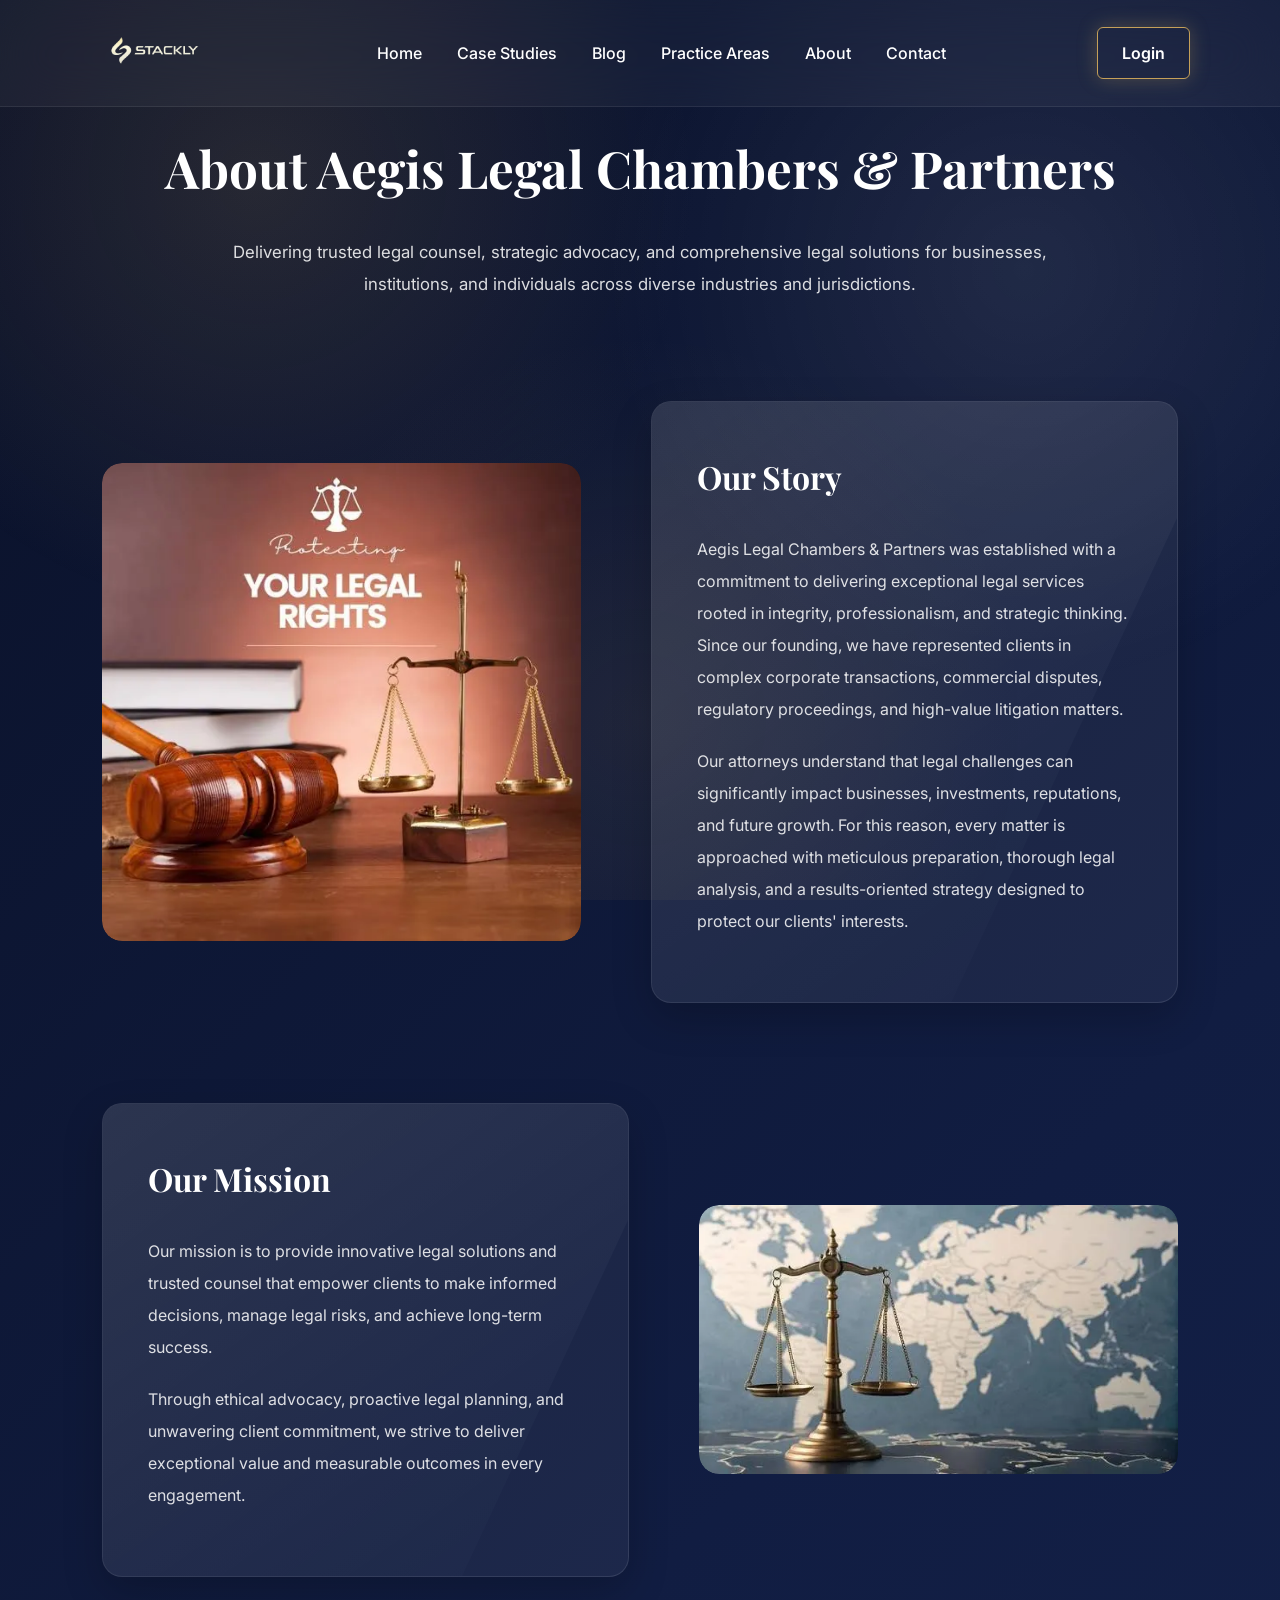
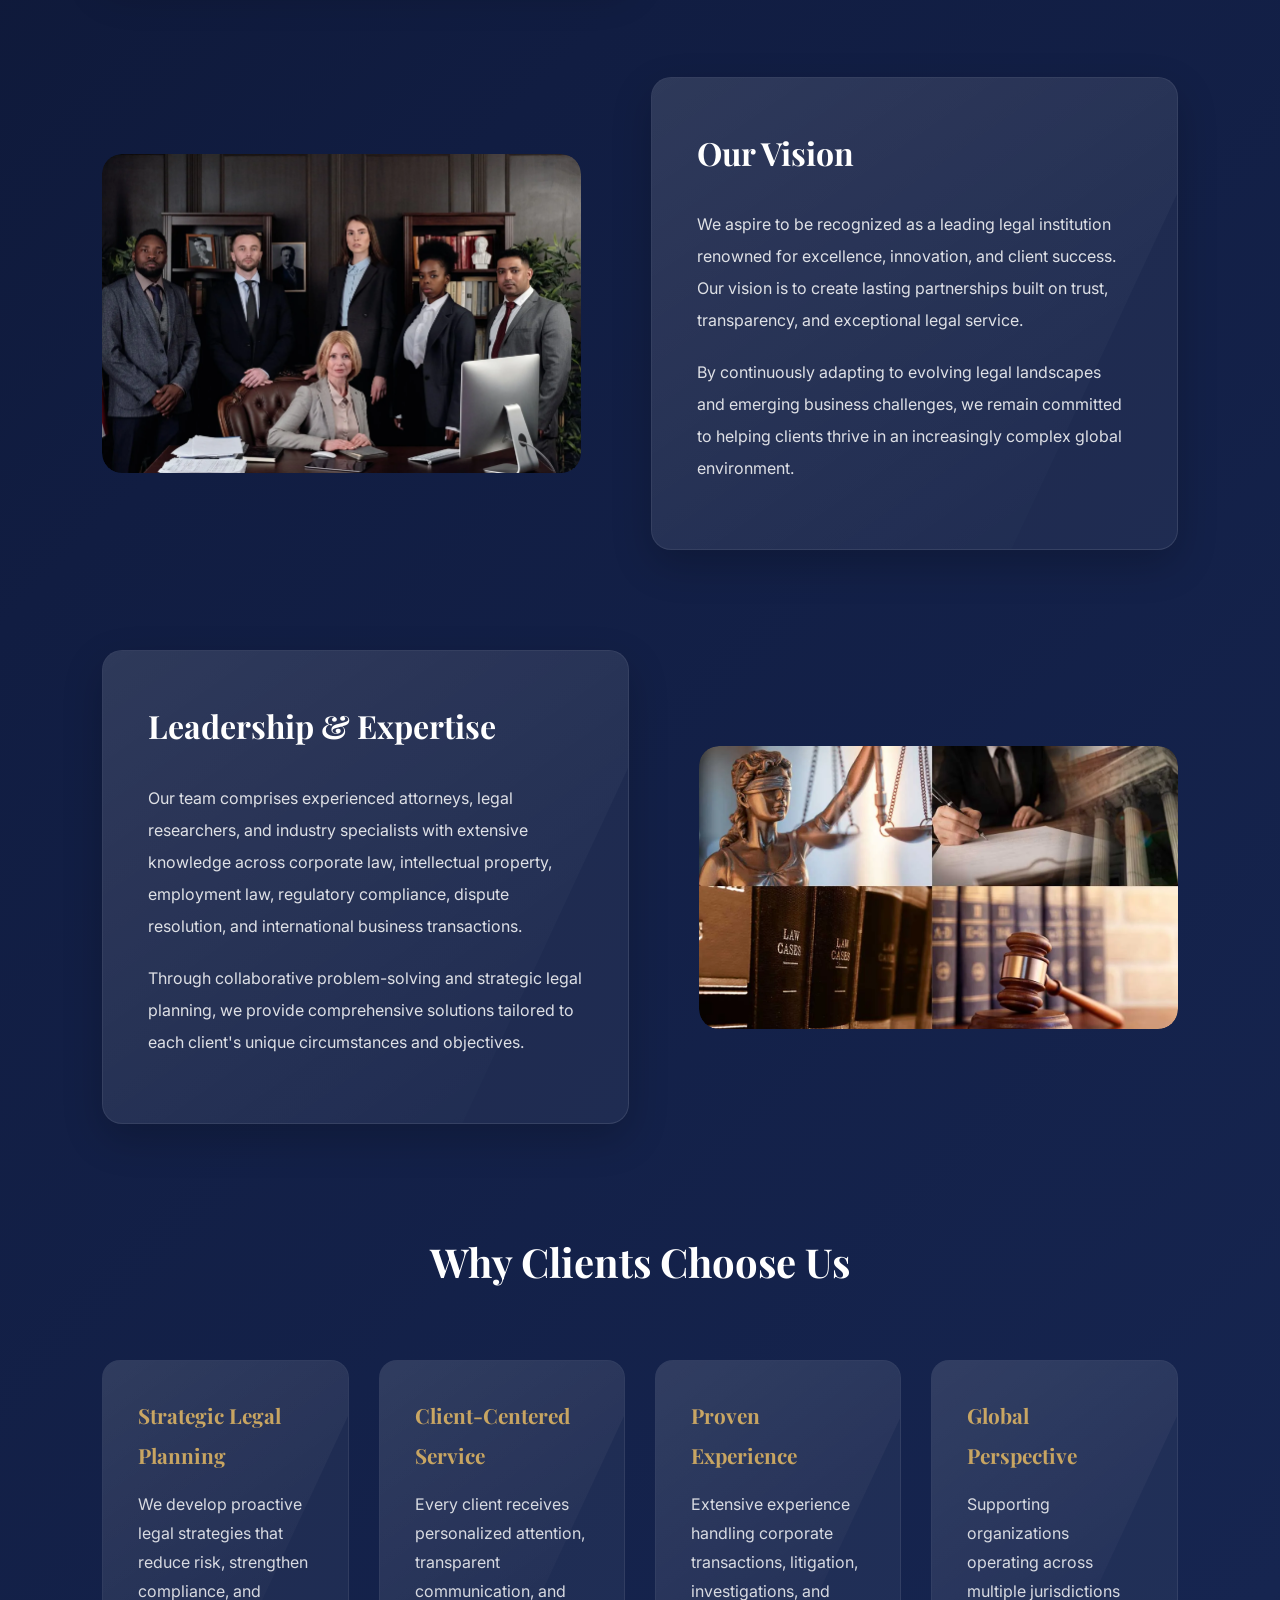
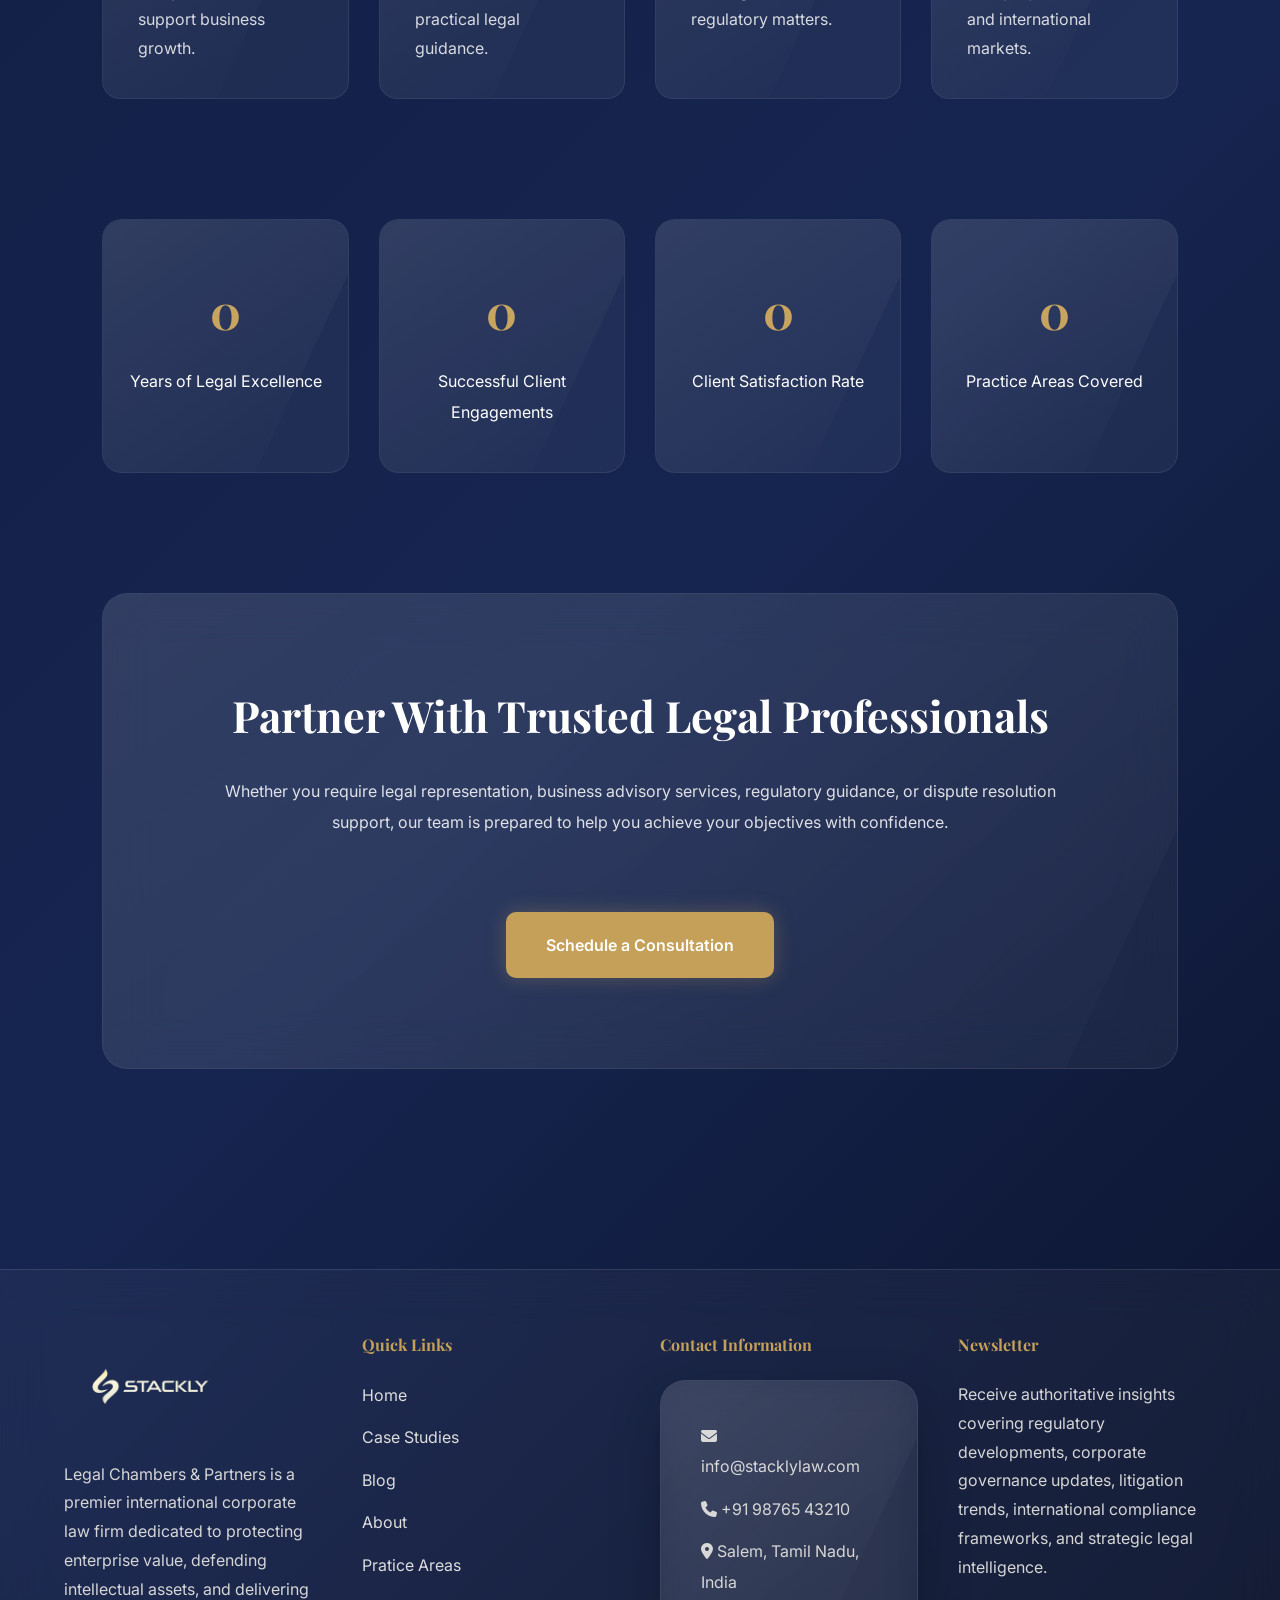
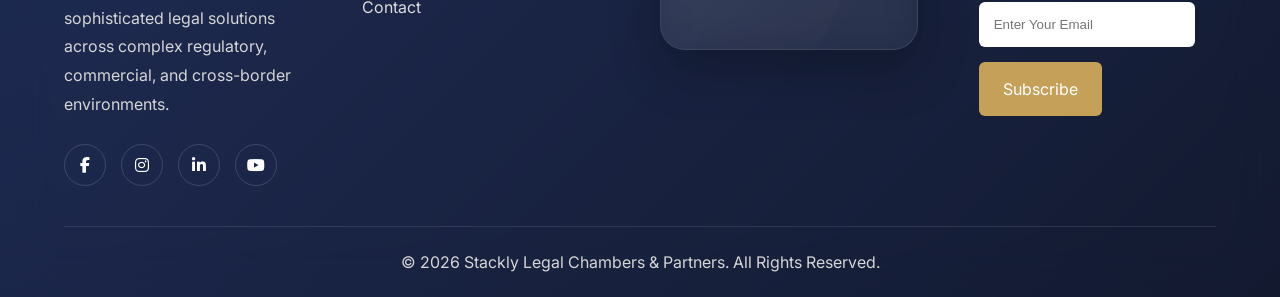
==== about.html @ 4cea6b2b "pages" ====
<!DOCTYPE html>
<html lang="en">
<head>
<meta charset="UTF-8">
<meta name="viewport" content="width=device-width, initial-scale=1.0">

<title>Aegis Legal Chambers & Partners | Global Corporate Law Firm</title>

<link rel="preconnect" href="https://fonts.googleapis.com">
<link rel="preconnect" href="https://fonts.gstatic.com" crossorigin>
<link rel="stylesheet"
href="https://cdnjs.cloudflare.com/ajax/libs/font-awesome/6.5.1/css/all.min.css">
<link href="https://fonts.googleapis.com/css2?family=Playfair+Display:wght@400;500;600;700;800&family=Inter:wght@300;400;500;600;700&display=swap" rel="stylesheet">

<link rel="stylesheet" href="style.css">
</head>

<body>

<!-- =========================
NAVBAR
========================= -->

<header class="navbar" id="navbar">

    <div class="logo">
       <a href="index.html">

        <img src="./assets/logo.webp"
        alt="Logo">
    </a>
    </div>

    <nav class="nav-links" id="navLinks">
        <a href="index.html">Home</a>
        <a href="casestudies.html">Case Studies</a>
        <a href="#Blog">Blog</a>
        <a href="pratice.html">Practice Areas</a>
        <a href="about.html">About</a>
        <a href="#contact">Contact</a>
    </nav>
           <a href="#" class="login-btn" onclick="openAuth()">Login</a>
    <div class="hamburger" id="hamburger">
        <span></span>
        <span></span>
        <span></span>
    </div>

</header>


<!-- ==========================
ABOUT US SECTION
========================== -->

<section class="about-page">

    <div class="section-title reveal">
        <h2>About Aegis Legal Chambers & Partners</h2>
        <p>
            Delivering trusted legal counsel, strategic advocacy, and comprehensive
            legal solutions for businesses, institutions, and individuals across
            diverse industries and jurisdictions.
        </p>
    </div>

    <!-- OUR STORY -->

    <div class="about-row reveal">

        <div class="about-image">
            <img src="./assets/about-1 (1).webp" alt="Law Firm Boardroom">
        </div>

        <div class="about-content">

            <h3>Our Story</h3>

            <p>
                Aegis Legal Chambers & Partners was established with a commitment
                to delivering exceptional legal services rooted in integrity,
                professionalism, and strategic thinking. Since our founding,
                we have represented clients in complex corporate transactions,
                commercial disputes, regulatory proceedings, and high-value
                litigation matters.
            </p>

            <p>
                Our attorneys understand that legal challenges can significantly
                impact businesses, investments, reputations, and future growth.
                For this reason, every matter is approached with meticulous
                preparation, thorough legal analysis, and a results-oriented
                strategy designed to protect our clients' interests.
            </p>

        </div>

    </div>

    <!-- MISSION -->

    <div class="about-row reverse reveal">

        <div class="about-content">

            <h3>Our Mission</h3>

            <p>
                Our mission is to provide innovative legal solutions and trusted
                counsel that empower clients to make informed decisions,
                manage legal risks, and achieve long-term success.
            </p>

            <p>
                Through ethical advocacy, proactive legal planning, and
                unwavering client commitment, we strive to deliver exceptional
                value and measurable outcomes in every engagement.
            </p>

        </div>

        <div class="about-image">
            <img src="./assets/about-2.webp" alt="Legal Consultation">
        </div>

    </div>

    <!-- VISION -->

    <div class="about-row reveal">

        <div class="about-image">
            <img src="./assets/about-3.webp" alt="Global Legal Services">
        </div>

        <div class="about-content">

            <h3>Our Vision</h3>

            <p>
                We aspire to be recognized as a leading legal institution
                renowned for excellence, innovation, and client success.
                Our vision is to create lasting partnerships built on trust,
                transparency, and exceptional legal service.
            </p>

            <p>
                By continuously adapting to evolving legal landscapes and
                emerging business challenges, we remain committed to helping
                clients thrive in an increasingly complex global environment.
            </p>

        </div>

    </div>

    <!-- EXPERTISE -->

    <div class="about-row reverse reveal">

        <div class="about-content">

            <h3>Leadership & Expertise</h3>

            <p>
                Our team comprises experienced attorneys, legal researchers,
                and industry specialists with extensive knowledge across
                corporate law, intellectual property, employment law,
                regulatory compliance, dispute resolution, and international
                business transactions.
            </p>

            <p>
                Through collaborative problem-solving and strategic legal
                planning, we provide comprehensive solutions tailored to
                each client's unique circumstances and objectives.
            </p>

        </div>

        <div class="about-image">
            <img src="./assets/about-4.webp" alt="Legal Team">
        </div>

    </div>

    <!-- WHY CHOOSE US -->

    <div class="why-us reveal">

        <h3>Why Clients Choose Us</h3>

        <div class="why-grid">

            <div class="why-card">
                <h4>Strategic Legal Planning</h4>
                <p>
                    We develop proactive legal strategies that reduce risk,
                    strengthen compliance, and support business growth.
                </p>
            </div>

            <div class="why-card">
                <h4>Client-Centered Service</h4>
                <p>
                    Every client receives personalized attention, transparent
                    communication, and practical legal guidance.
                </p>
            </div>

            <div class="why-card">
                <h4>Proven Experience</h4>
                <p>
                    Extensive experience handling corporate transactions,
                    litigation, investigations, and regulatory matters.
                </p>
            </div>

            <div class="why-card">
                <h4>Global Perspective</h4>
                <p>
                    Supporting organizations operating across multiple
                    jurisdictions and international markets.
                </p>
            </div>

        </div>

    </div>

    <!-- STATS -->

   <div class="firm-stats reveal">

    <div class="stat-box">
        <h2 class="counter" data-target="25">0</h2>
        <p>Years of Legal Excellence</p>
    </div>

    <div class="stat-box">
        <h2 class="counter" data-target="500">0</h2>
        <p>Successful Client Engagements</p>
    </div>

    <div class="stat-box">
        <h2 class="counter" data-target="98">0</h2>
        <p>Client Satisfaction Rate</p>
    </div>

    <div class="stat-box">
        <h2 class="counter" data-target="15">0</h2>
        <p>Practice Areas Covered</p>
    </div>

</div>
    <!-- CTA -->

    <div class="about-cta reveal">

        <h3>Partner With Trusted Legal Professionals</h3>

        <p>
            Whether you require legal representation, business advisory services,
            regulatory guidance, or dispute resolution support, our team is
            prepared to help you achieve your objectives with confidence.
        </p>

        <a href="contact.html" class="hero-btn">
            Schedule a Consultation
        </a>

    </div>

</section>





<footer class="footer">

    <div class="container">

        <div class="row">

            <div class="col-lg-4">

                <a href="index.html">
                    <img src="./assets/logo.webp"
                    class="footer-logo"
                    alt="VoltDrive Logo">
                </a>

                <p>
                  Legal Chambers & Partners is a premier international corporate law firm dedicated to protecting enterprise value,
                   defending intellectual assets, and delivering sophisticated legal solutions across complex regulatory, commercial, and cross-border environments.
                </p>

                <div class="social-icons">

                    <a href="404.html">
                        <i class="fab fa-facebook-f"></i>
                    </a>

                    <a href="404.html">
                        <i class="fab fa-instagram"></i>
                    </a>

                    <a href="404.html">
                        <i class="fab fa-linkedin-in"></i>
                    </a>

                    <a href="404.html">
                        <i class="fab fa-youtube"></i>
                    </a>

                </div>

            </div>

            <div class="col-lg-2">

                <h4>Quick Links</h4>

                <ul class="footer-links">

                    <li><a href="index.html">Home</a></li>

                    <li><a href="casestudies.html">Case Studies</a></li>

                    <li><a href="blog.html">Blog</a></li>

                     <li><a href="about.html">About</a></li>

                    <li><a href="pratice.html">Pratice Areas</a></li>

                    <li><a href="contact.html">Contact</a></li>

                </ul>

            </div>

            <div class="col-lg-3">

                <h4>Contact Information</h4>

                <ul class="contact-info">

                    <li>
                        <i class="fas fa-envelope"></i>
                        info@stacklylaw.com
                    </li>

                    <li>
                        <i class="fas fa-phone"></i>
                        +91 98765 43210
                    </li>

                    <li>
                        <i class="fas fa-map-marker-alt"></i>
                        Salem, Tamil Nadu, India
                    </li>

                </ul>

            </div>

            <div class="col-lg-3">

                <h4>Newsletter</h4>

                <p>
                   Receive authoritative insights covering regulatory developments, corporate governance updates, litigation trends, international compliance frameworks, and strategic legal intelligence.
                </p>

                <div class="newsletter">

                    <input type="email"
                    placeholder="Enter Your Email">

                    <a href="404.html"
                    class="subscribe-btn">
                        Subscribe
                    </a>

                </div>

            </div>

        </div>

        <div class="footer-bottom">
            © 2026 Stackly Legal Chambers & Partners.
            All Rights Reserved.
        </div>

    </div>

</footer>

<!-- LOGIN MODAL -->
<div class="auth-modal" id="loginModal">

    <div class="auth-box">

        <!-- LEFT SIDE -->
        <div class="auth-left">

            <span class="close" onclick="closeAuth()">&times;</span>

            <h2>Welcome Back </h2>

            <!-- LOGIN -->
            <div id="loginBox">

                <select id="loginRole">
                    <option value="Client">Client</option>
                    <option value="admin">Admin</option>
                </select>

                <input type="email"
                       id="loginEmail"
                       placeholder="Email Address">

                <input type="password"
                       id="loginPassword"
                       placeholder="Password">

                <button onclick="loginUser()">
                    Log In
                </button>

                <p onclick="showForgot()">
                    Forgot Password?
                </p>

                <p onclick="showSignup()">
                    Don't have an account? Sign Up
                </p>

            </div>

            <!-- SIGNUP -->
            <div id="signupBox" style="display:none;">

                <input type="text"
                       id="signupName"
                       placeholder="Full Name">

                <input type="email"
                       id="signupEmail"
                       placeholder="Email Address">

                <input type="password"
                       id="ConfirmPassword"
                       placeholder="Password">

                <input type="password"
                       id="confirmPassword"
                       placeholder="Confirm Password">

                <select id="signupRole">
                    <option value="user">User</option>
                    <option value="admin">Admin</option>
                </select>

                <button onclick="signupUser()">
                    Create Account
                </button>

                <p onclick="showLogin()">
                    Back to Login
                </p>

            </div>

            <!-- FORGOT PASSWORD -->
            <div id="forgotBox" style="display:none;">

                <input type="email"
                       id="forgotEmail"
                       placeholder="Enter Your Email">

                <button onclick="forgotPassword()">
                    Reset Password
                </button>

                <p onclick="showLogin()">
                    Back to Login
                </p>

            </div>

        </div>

        <!-- RIGHT SIDE IMAGE -->
        <div class="auth-right">

            <img src="./assets/logiform.webp"
                 alt="Login Illustration">

        </div>

    </div>

</div>
<script src="https://cdn.jsdelivr.net/npm/swiper@11/swiper-bundle.min.js"></script>
<script src="script.js"></script>

</body>
</html>
---- style.css ----
/* ==========================================
GOOGLE FONTS RESET
========================================== */

:root{
    --navy:#0A1128;
    --gold:#C5A059;
    --slate:#1C2541;
    --white:#F4F5F7;
    --text:#4d5665;
    --shadow:0 20px 60px rgba(0,0,0,.12);
}

*{
    margin:0;
    padding:0;
    box-sizing:border-box;
}

html{
    scroll-behavior:smooth;
}

body{
    font-family:'Inter',sans-serif;
    background:var(--white);
    color:var(--text);
    overflow-x:hidden;
    line-height:1.9;
}

/* ==========================================
HEADINGS
========================================== */

h1,h2,h3,h4{
    font-family:'Playfair Display',serif;
    color:var(--navy);
}

img{
    width:100%;
    display:block;
}

/* ==========================================
NAVBAR
========================================== */

.navbar{
    position:fixed;
    top:0;
    left:0;
    width:100%;
    z-index:9999;

    display:flex;
    justify-content:space-between;
    align-items:center;

    padding:8px 7%;

    transition:.4s ease;
}

.navbar.scrolled{
    background:rgba(10,17,40,.97);
    backdrop-filter:blur(10px);
    border-bottom:3px solid var(--gold);
    box-shadow:0 10px 30px rgba(0,0,0,.15);
}


.nav-links{
    display:flex;
    gap:35px;
}

.nav-links a{
    text-decoration:none;
    color:#fff;
    font-weight:500;
    transition:.3s;
}

.nav-links a:hover{
    color:var(--gold);
}

/* ==========================================
HAMBURGER
========================================== */

.hamburger{
    display:none;
    flex-direction:column;
    cursor:pointer;
    gap:6px;
}

.hamburger span{
    width:28px;
    height:3px;
    background:white;
}

/* ==========================================
HERO
========================================== */

.hero{
    position:relative;

    min-height:100vh;

    background:
    url("./assets/header.webp");

    background-size:cover;
    background-position:center;
    background-attachment:fixed;

    display:flex;
    align-items:center;
}

.hero-overlay{
    position:absolute;
    inset:0;
    background:rgba(10,17,40,.82);
}

.hero-content{
    position:relative;
    z-index:2;

    max-width:1100px;
    margin:auto;

    padding:120px 8%;
    color:white;
}

.hero-subtitle{
    color:var(--gold);
    letter-spacing:2px;
    text-transform:uppercase;
    font-size:.95rem;
}

.hero h1{
    color:white;
    font-size:4rem;
    line-height:1.2;
    margin:25px 0;
}

.hero p{
    color:#ddd;
    font-size:1.1rem;
    max-width:950px;
}

.hero-btn{
    display:inline-block;
    margin-top:40px;

    background:var(--gold);
    color:white;

    text-decoration:none;

    padding:16px 35px;
    border-radius:6px;
    font-weight:600;

    transition:.4s;
}

.hero-btn:hover{
    transform:translateY(-4px);
}

/* ==========================================
SECTION TITLE
========================================== */

.section-title{
    text-align:center;
    margin-bottom:70px;
}

.section-title h2{
    font-size:3rem;
    margin-bottom:20px;
}

.section-title p{
    max-width:850px;
    margin:auto;
}

/* ==========================================
ETHOS
========================================== */

.ethos-section{
    padding:120px 8%;
}

.ethos-container{
    display:grid;
    grid-template-columns:1fr 1.2fr;
    gap:70px;
    align-items:start;
}

.ethos-image img{
    border-radius:12px;
    box-shadow:var(--shadow);
}

.ethos-content h3{
    font-size:2rem;
    margin-bottom:20px;
}

.ethos-content p{
    margin-bottom:50px;
}

/* ==========================================
METRICS
========================================== */

.metrics-section{
    padding:120px 8%;
    background:white;
}

.metrics-grid{
    display:grid;
    grid-template-columns:repeat(4,1fr);
    gap:30px;
}

.metric-card{
    background:white;
    padding:40px;
    border-radius:12px;

    box-shadow:var(--shadow);
    border-top:5px solid var(--gold);

    transition:.4s;
}

.metric-card:hover{
    transform:translateY(-10px);
}

.metric-card h3{
    color:var(--gold);
    font-size:3rem;
    margin-bottom:20px;
}

.metric-card h4{
    margin-bottom:20px;
    line-height:1.5;
}

/* ==========================================
PRACTICE AREA
========================================== */

.practice-section{
    padding:120px 8%;
    background:#f9f9fb;
}

.practice-grid{
    display:grid;
    grid-template-columns:repeat(2,1fr);
    gap:40px;
}

.practice-card{
    background:white;
    border-radius:12px;
    overflow:hidden;
    box-shadow:var(--shadow);
}

.practice-card img{
    height:300px;
    object-fit:cover;
}

.practice-content{
    padding:35px;
}

.practice-content h3{
    margin-bottom:20px;
    font-size:1.7rem;
}

/* ==========================================
CASE STUDIES
========================================== */

.case-studies{
    padding:120px 8%;
}

.case-card{
    background:white;
    margin-bottom:40px;

    padding:50px;
    border-left:6px solid var(--gold);

    box-shadow:var(--shadow);
}

.case-card h3{
    margin-bottom:25px;
    font-size:2rem;
}

/* ==========================================
FORM
========================================== */

.contact-section{
    padding:120px 8%;
    background:#fafafa;
}

.warning-text{
    max-width:1000px;
    margin:auto;
}

.legal-form{
    max-width:1200px;
    margin:auto;
}

.form-grid{
    display:grid;
    grid-template-columns:repeat(2,1fr);
    gap:25px;
}

.form-group{
    display:flex;
    flex-direction:column;
}

.form-group label{
    margin-bottom:10px;
    color:var(--navy);
    font-weight:600;
}

.form-group input,
.form-group select,
.form-group textarea{
    padding:18px;
    border:1px solid #ddd;
    border-radius:8px;
    font-size:1rem;
}

.full-width{
    margin-top:30px;
}

.submit-btn{
    margin-top:30px;
    border:none;
    background:var(--gold);
    color:white;

    padding:18px 40px;
    border-radius:8px;

    font-size:1rem;
    cursor:pointer;
    transition:.4s;
}

.submit-btn:hover{
    transform:translateY(-3px);
}

/* ==========================================
FOOTER
========================================== */

.footer{
    background:var(--navy);
    color:#ddd;
    padding:100px 8% 60px;
}

.footer-top{
    display:grid;
    grid-template-columns:repeat(3,1fr);
    gap:50px;

    margin-bottom:70px;
}

.footer h3{
    color:white;
    margin-bottom:20px;
}

.footer ul{
    list-style:none;
}

.footer ul li{
    margin-bottom:12px;
}

.footer-disclaimer{
    border-top:1px solid rgba(255,255,255,.1);
    padding-top:50px;
}

.footer-disclaimer p{
    margin-bottom:25px;
}

/* ==========================================
REVEAL ANIMATION
========================================== */

.reveal{
    opacity:0;
    transform:translateY(60px);

    transition:
    all .9s cubic-bezier(0.16,1,0.3,1);
}

.reveal.active{
    opacity:1;
    transform:translateY(0);
}

/* ==========================================
RESPONSIVE
========================================== */

@media(max-width:1100px){

    .metrics-grid{
        grid-template-columns:repeat(2,1fr);
    }

    .practice-grid{
        grid-template-columns:1fr;
    }

    .ethos-container{
        grid-template-columns:1fr;
    }

}

@media(max-width:768px){

    .hero h1{
        font-size:2.5rem;
    }

    .section-title h2{
        font-size:2.2rem;
    }

    .metrics-grid{
        grid-template-columns:1fr;
    }

    .footer-top{
        grid-template-columns:1fr;
    }

    .form-grid{
        grid-template-columns:1fr;
    }

    .nav-links{
        position:fixed;
        top:0;
        right:-100%;
        width:280px;
        height:100vh;

        background:var(--navy);

        flex-direction:column;
        padding:100px 40px;

        transition:.4s;
    }

    .nav-links.active{
        right:0;
    }

    .hamburger{
        display:flex;
    }
}

@media(max-width:500px){

    .hero h1{
        font-size:2rem;
    }

    .hero-content{
        padding:120px 25px;
    }

    .case-card{
        padding:30px;
    }

}


/* Scroll Progress Bar */

.scroll-progress{
    position:fixed;
    top:0;
    left:0;
    width:0%;
    height:4px;
    background:#C5A059;
    z-index:10000;
}

/* Back To Top */

.back-to-top{
    position:fixed;
    bottom:30px;
    right:30px;

    width:50px;
    height:50px;

    border:none;
    border-radius:50%;

    background:#C5A059;
    color:white;

    cursor:pointer;

    opacity:0;
    visibility:hidden;

    transition:.3s;
    z-index:999;
}

.back-to-top.show{
    opacity:1;
    visibility:visible;
}

.active-link{
    color:#C5A059 !important;
}


/* ==========================
NAVBAR LOGO
========================== */

.logo img{
    height: 90px;
    width:auto;
    display:block;
   
}

/* ==========================
LOGIN BUTTON
========================== */

.login-btn{
    text-decoration:none;
    color:#fff;
    border:1px solid #C5A059;
    padding:10px 24px;
    border-radius:6px;
    transition:.4s;
    font-weight:600;
}

.login-btn:hover{
    background:#C5A059;
    color:#fff;
}

/* ==========================
ABOUT SECTION
========================== */

.about-section{
    padding:120px 8%;
    background:#fff;
}

.about-container{
    display:grid;
    grid-template-columns:1fr 1.2fr;
    gap:70px;
    align-items:center;
}

.about-image img{
    width:100%;
    border-radius:12px;
    box-shadow:0 20px 60px rgba(0,0,0,.12);
}

.about-content h3{
    font-size:2rem;
    margin-bottom:25px;
}

.about-content p{
    margin-bottom:25px;
    line-height:1.9;
}

/* ==========================
FOOTER
========================== */

.footer{
    background:#0A1128;
    color:#d6d6d6;
    padding:100px 0 30px;
    margin-top: 80px;
}

.container{
    width:90%;
    max-width:1400px;
    margin:auto;
}

.row{
    display:flex;
    flex-wrap:wrap;
    gap:40px;
}

.col-lg-4{
    flex:1 1 350px;
}

.col-lg-3{
    flex:1 1 250px;
}

.col-lg-2{
    flex:1 1 180px;
}

.footer-logo{
    width:180px;
    margin-bottom:10px;
    display: block;
}

.footer p{
    margin-top:0;
    line-height:1.8;
}

.footer h4{
    color:#C5A059;
    margin-bottom:20px;
}

.footer-links,
.contact-info{
    list-style:none;
    padding:0;
}

.footer-links li,
.contact-info li{
    margin-bottom:14px;
}

.footer-links a{
    text-decoration:none;
    color:#ddd;
    transition:.3s;
}

.footer-links a:hover{
    color:#C5A059;
    padding-left:8px;
}

.social-icons{
    display:flex;
    gap:15px;
    margin-top:25px;
}

.social-icons a{
    width:42px;
    height:42px;

    display:flex;
    align-items:center;
    justify-content:center;

    border:1px solid rgba(255,255,255,.15);
    border-radius:50%;

    color:white;
    text-decoration:none;

    transition:.4s;
}

.social-icons a:hover{
    background:#C5A059;
    transform:translateY(-5px);
}

.newsletter{
    margin-top:20px;
}

.newsletter input{
    width:100%;
    padding:15px;
    border:none;
    border-radius:6px;
    margin-bottom:15px;
}

.subscribe-btn{
    display:inline-block;
    background:#C5A059;
    color:#fff;
    text-decoration:none;
    padding:12px 24px;
    border-radius:6px;
}

.footer-bottom{
    text-align:center;
    border-top:1px solid rgba(255,255,255,.1);
    margin-top:60px;
    padding-top:30px;
}

.auth-modal{
    display:none;
    position:fixed;
    inset:0;

    background:rgba(0,0,0,.85);
    backdrop-filter:blur(8px);

    z-index:99999;

    justify-content:center;
    align-items:center;
}

.auth-box{

    width:1000px;
    max-width:95%;

    min-height: auto;
    height: auto;
    align-items: stretch;

    display:flex;

    background:#111827;

    border-radius:30px;

    overflow:hidden;

    position:relative;

    box-shadow:
    0 20px 80px rgba(0,0,0,.6);
}

.auth-left{

    flex:1;

    padding:35px 50px;

    color:#fff;
}

.auth-left h2{

    font-size:3rem;

    margin-bottom:15px;

    color:#fff;
}

.auth-right{


    width: 100%;
    height: 100%;
    object-fit: cover;
    display: block;

    flex:1;

    background:url('./assets/login-bg.jpg') center/cover;
}

.auth-box input,
.auth-box select{

    width:100%;

    padding:18px 25px;

    margin-bottom:20px;

    border:2px solid rgba(255,255,255,.15);

    border-radius:50px;

    background:transparent;

    color:#fff;

    outline:none;
}

.auth-box select option{
    color:#000;
}

.auth-box button{

    width:100%;

    padding:18px;

    border:none;

    border-radius:50px;

    font-size:18px;

    color:#fff;

    cursor:pointer;

    background:
    linear-gradient(
    90deg,
    #6d28d9,
    #9333ea);

    transition:.4s;
}

.auth-box button:hover{

    transform:translateY(-3px);

    box-shadow:
    0 0 25px rgba(147,51,234,.6);
}

.auth-box p{

    text-align:center;

    color:#c5a059;

    cursor:pointer;

    margin-top:15px;
}

.close{

    position:absolute;

    top:20px;
    right:25px;

    color:#fff;

    font-size:35px;

    cursor:pointer;
}


#loginRole{
    width:100%;
    padding:14px 18px;

    background:rgba(255,255,255,0.08);
    backdrop-filter:blur(15px);

    border:1px solid rgba(255,255,255,0.15);
    border-radius:10px;

    color:#fff;
    font-size:1rem;
    font-weight:500;

    cursor:pointer;
    outline:none;

    transition:.4s ease;
}

/* Focus */
#loginRole:focus{
    border-color:#C5A059;

    box-shadow:
    0 0 20px rgba(197,160,89,.35);

    background:rgba(255,255,255,0.12);
}

/* Dropdown Options */
#loginRole option{
    background:#0A1128;
    color:#fff;
    padding:10px;
}

/* Hover */
#loginRole:hover{
    border-color:#C5A059;
}
/* ==========================
RESPONSIVE
========================== */

@media(max-width:992px){

    .about-container{
        grid-template-columns:1fr;
    }

    .row{
        flex-direction:column;
    }

}

@media(max-width:768px){

    .login-btn{
        display:none;
    }

    .logo img{
        height:45px;
    }

}


/* ===============================
PREMIUM GLASSMORPHISM UI
=============================== */

body{
    background:
    linear-gradient(
    135deg,
    #0A1128 0%,
    #111d42 35%,
    #162550 70%,
    #0A1128 100%);
}

/* Floating Background */

body::before{
    content:"";
    position:fixed;
    inset:0;

    background:
    radial-gradient(circle at 20% 20%,
    rgba(197,160,89,.15),
    transparent 35%),

    radial-gradient(circle at 80% 30%,
    rgba(255,255,255,.08),
    transparent 35%),

    radial-gradient(circle at 50% 80%,
    rgba(197,160,89,.10),
    transparent 40%);

    animation:floatingBg 20s ease-in-out infinite;
    z-index:-2;
}

@keyframes floatingBg{

    0%{
        transform:scale(1) rotate(0deg);
    }

    50%{
        transform:scale(1.1) rotate(3deg);
    }

    100%{
        transform:scale(1) rotate(0deg);
    }

}

/* Sections */

.ethos-section,
.metrics-section,
.practice-section,
.about-section,
.contact-section{
    background:transparent !important;
}

/* ===============================
GLASS CARDS
=============================== */

.metric-card,
.practice-card,
.case-card,
.auth-box,
.legal-form{

    background:
    rgba(255,255,255,.06) !important;

    backdrop-filter:blur(20px);
    -webkit-backdrop-filter:blur(20px);

    border:1px solid
    rgba(255,255,255,.15);

    box-shadow:
    0 15px 45px rgba(0,0,0,.25),
    inset 0 1px 0 rgba(255,255,255,.15);

    overflow:hidden;
    position:relative;
}

/* Shine Animation */

.metric-card::before,
.practice-card::before,
.case-card::before{

    content:"";

    position:absolute;
    top:-100%;
    left:-100%;

    width:200%;
    height:200%;

    background:
    linear-gradient(
    120deg,
    transparent,
    rgba(255,255,255,.12),
    transparent);

    transform:rotate(25deg);
    transition:1s;
}

.metric-card:hover::before,
.practice-card:hover::before,
.case-card:hover::before{
    left:100%;
}

/* ===============================
TEXT COLOR
=============================== */

.section-title h2,
.about-content h3,
.practice-content h3,
.case-card h3,
.ethos-content h3{
    color:#fff !important;
}

.section-title p,
.about-content p,
.practice-content p,
.case-card p,
.ethos-content p,
.metric-card p,
.metric-card h4{
    color:rgba(255,255,255,.85) !important;
}

/* ===============================
GLASS NAVBAR
=============================== */

.navbar{
    background:
    rgba(255,255,255,.04);

    backdrop-filter:blur(25px);
    -webkit-backdrop-filter:blur(25px);

    border-bottom:
    1px solid rgba(255,255,255,.08);
}

.navbar.scrolled{

    background:
    rgba(10,17,40,.35);

    backdrop-filter:blur(30px);

    box-shadow:
    0 10px 40px rgba(0,0,0,.25);

}

/* ===============================
GLASS FOOTER
=============================== */

.footer{

    background:
    rgba(255,255,255,.04) !important;

    backdrop-filter:blur(25px);

    border-top:
    1px solid rgba(255,255,255,.1);
}

/* ===============================
FLOAT ANIMATION
=============================== */

.metric-card,
.practice-card,
.case-card{

    animation:
    floatCard 5s ease-in-out infinite;
}

.metric-card:nth-child(2){
    animation-delay:.5s;
}

.metric-card:nth-child(3){
    animation-delay:1s;
}

.metric-card:nth-child(4){
    animation-delay:1.5s;
}

@keyframes floatCard{

    0%{
        transform:translateY(0);
    }

    50%{
        transform:translateY(-12px);
    }

    100%{
        transform:translateY(0);
    }

}

/* ===============================
REVEAL ANIMATION UPGRADE
=============================== */

.reveal{
    opacity:0;
    transform:
    translateY(120px)
    scale(.9);

    filter:blur(15px);

    transition:
    all 1.3s cubic-bezier(
    0.16,
    1,
    0.3,
    1);
}

.reveal.active{

    opacity:1;

    transform:
    translateY(0)
    scale(1);

    filter:blur(0);
}

/* ===============================
IMAGE HOVER EFFECT
=============================== */

.practice-card img,
.about-image img,
.ethos-image img{

    transition:
    transform .8s ease,
    filter .8s ease;
}

.practice-card:hover img,
.about-image:hover img,
.ethos-image:hover img{

    transform:scale(1.08);
    filter:brightness(1.15);
}

/* ===============================
BUTTON GLOW
=============================== */

.hero-btn,
.submit-btn,
.login-btn{

    position:relative;
    overflow:hidden;

    box-shadow:
    0 0 20px rgba(197,160,89,.3);
}

.hero-btn:hover,
.submit-btn:hover,
.login-btn:hover{

    box-shadow:
    0 0 40px rgba(197,160,89,.8);

    transform:
    translateY(-5px)
    scale(1.03);
}

/* ===============================
   PREMIUM GLASS SERVICE SECTION
=============================== */

.service{
    padding:120px 0;
    position:relative;
}

.service-item{

    background:rgba(255,255,255,.06);

    backdrop-filter:blur(20px);
    -webkit-backdrop-filter:blur(20px);

    border:1px solid rgba(255,255,255,.15);

    border-radius:20px;
    overflow:hidden;

    box-shadow:
    0 15px 40px rgba(0,0,0,.25),
    inset 0 1px 0 rgba(255,255,255,.15);

    transition:all .6s cubic-bezier(.16,1,.3,1);

    position:relative;

    margin-bottom:35px;

    animation:floatCard 6s ease-in-out infinite;
}

/* Shine Effect */

.service-item::before{

    content:"";

    position:absolute;

    top:-100%;
    left:-100%;

    width:200%;
    height:200%;

    background:
    linear-gradient(
    120deg,
    transparent,
    rgba(255,255,255,.12),
    transparent);

    transform:rotate(25deg);

    transition:1s;
}

.service-item:hover::before{
    left:100%;
}

/* Hover */

.service-item:hover{

    transform:
    translateY(-15px)
    scale(1.03);

    box-shadow:
    0 25px 60px rgba(0,0,0,.35),
    0 0 30px rgba(197,160,89,.35);
}

/* Service Images */

.service-img{
    width:100%;
    height:240px;
    object-fit:cover;

    transition:
    transform .8s ease,
    filter .8s ease;
}

.service-item:hover .service-img{
    transform:scale(1.08);
    filter:brightness(1.15);
}

/* Icon */

.service-icon{

    width:85px;
    height:85px;

    margin:25px auto;

    border-radius:50%;

    background:
    rgba(197,160,89,.15);

    border:
    1px solid rgba(197,160,89,.4);

    display:flex;
    align-items:center;
    justify-content:center;

    backdrop-filter:blur(10px);
}

.service-icon i{
    color:#C5A059;
    font-size:32px;
}

/* Content */

.service-item h3{

    text-align:center;

    color:#fff;

    font-size:1.6rem;

    margin-bottom:15px;

    padding:0 20px;
}

.service-item p{

    text-align:center;

    color:rgba(255,255,255,.85);

    line-height:1.8;

    padding:0 25px;
}

/* Button */

.service-item .btn{

    display:block;

    width:fit-content;

    margin:30px auto;

    padding:14px 32px;

    text-decoration:none;

    color:#fff;

    background:
    rgba(197,160,89,.15);

    border:
    1px solid rgba(197,160,89,.45);

    border-radius:8px;

    transition:.4s;
}

.service-item .btn:hover{

    background:#C5A059;

    transform:translateY(-3px);

    box-shadow:
    0 0 25px rgba(197,160,89,.6);
}

/* Floating Animation */

.service-item:nth-child(2){
    animation-delay:.5s;
}

.service-item:nth-child(3){
    animation-delay:1s;
}

.service-item:nth-child(4){
    animation-delay:1.5s;
}

.service-item:nth-child(5){
    animation-delay:2s;
}

.service-item:nth-child(6){
    animation-delay:2.5s;
}

@keyframes floatCard{

    0%{
        transform:translateY(0);
    }

    50%{
        transform:translateY(-12px);
    }

    100%{
        transform:translateY(0);
    }
}

/* Section Heading */

.service .section-header h2{
    color:#fff;
    font-size:3rem;
    margin-bottom:20px;
    text-align: center;
}

.service .section-header p{
    color:rgba(255,255,255,.85);
    max-width:850px;
    margin:auto;
    margin-bottom: 60px;
    text-align: center;
}

/* Scroll Reveal Animation */

.service-item{
    opacity:0;
    transform:
    translateY(100px)
    scale(.9);

    filter:blur(12px);

    animation-fill-mode:forwards;
}

.service-item.show{

    opacity:1;

    transform:
    translateY(0)
    scale(1);

    filter:blur(0);

    transition:
    all 1s cubic-bezier(.16,1,.3,1);
}

.title span{
    display:inline-block;
    opacity:0;
    animation:letterAnim 2s ease forwards;
}

.title span:nth-child(1){animation-delay:.1s;}
.title span:nth-child(2){animation-delay:.2s;}
.title span:nth-child(3){animation-delay:.3s;}
/* continue increasing delay */

@keyframes letterAnim{
    from{
        opacity:0;
        transform:translateY(40px);
    }
    to{
        opacity:1;
        transform:translateY(0);
    }
}


/* ==========================
CASE STUDIES SECTION
========================== */

.portfolio{
    padding:120px 8%;
}

.portfolio .section-header{
    text-align:center;
    margin-bottom:70px;
}

.portfolio .section-header h2{
    font-size:3rem;
    margin-bottom:20px;
    color:#fff;
}

.portfolio .section-header p{
    max-width:900px;
    margin:auto;
    color:rgba(255,255,255,.85);
    line-height:1.9;
}

/* ==========================
GRID
========================== */

.portfolio-grid{
    display:grid;
    grid-template-columns:repeat(3,1fr);
    gap:35px;
}

/* ==========================
CARD
========================== */

.portfolio-wrap{
    background:rgba(255,255,255,.06);
    backdrop-filter:blur(20px);
    -webkit-backdrop-filter:blur(20px);

    border:1px solid rgba(255,255,255,.12);

    border-radius:18px;
    overflow:hidden;

    height:100%;

    transition:.5s;

    box-shadow:
    0 15px 40px rgba(0,0,0,.25);
}

.portfolio-wrap:hover{
    transform:translateY(-10px);
    box-shadow:
    0 25px 60px rgba(0,0,0,.35);
}

/* ==========================
IMAGE
========================== */

.portfolio-wrap img{
    width:100%;
    height:280px;
    object-fit:cover;
    transition:.8s;
}

.portfolio-wrap:hover img{
    transform:scale(1.08);
}

/* ==========================
CONTENT
========================== */

.portfolio-wrap figure{
    padding:30px;
    text-align:center;
}

.portfolio-wrap figure p{
    color:#C5A059;
    font-weight:600;
    margin-bottom:12px;
    text-transform:uppercase;
    letter-spacing:1px;
}

.portfolio-wrap figure a{
    display:block;
    text-decoration:none;
    color:#fff;

    font-size:1.4rem;
    font-weight:700;

    margin-bottom:10px;
}

.portfolio-wrap figure span{
    color:rgba(255,255,255,.75);
}

/* ==========================
SHINE EFFECT
========================== */

.portfolio-wrap::before{
    content:"";

    position:absolute;
    top:-100%;
    left:-100%;

    width:200%;
    height:200%;

    background:
    linear-gradient(
        120deg,
        transparent,
        rgba(255,255,255,.08),
        transparent
    );

    transform:rotate(25deg);
    transition:1s;
}

.portfolio-wrap{
    position:relative;
}

.portfolio-wrap:hover::before{
    left:100%;
}

/* ==========================
CONSULTATION SECTION
========================== */

.newsletter{
    margin:120px 8% 0;

    background:rgba(255,255,255,.05);

    backdrop-filter:blur(20px);

    border:1px solid rgba(255,255,255,.1);

    border-radius:25px;

    padding:80px 50px;
}

.newsletter .section-header{
    text-align:center;
}

.newsletter .section-header h2{
    color:#fff;
    font-size:2.5rem;
    margin-bottom:20px;
}

.newsletter .section-header p{
    color:rgba(255,255,255,.85);
    max-width:850px;
    margin:auto;
}

.newsletter .form{
    display:flex;
    justify-content:center;
    gap:15px;
    margin-top:40px;
}

.form-control{
    width:450px;

    padding:18px;

    border:none;

    border-radius:10px;

    background:rgba(255,255,255,.08);

    color:#fff;
}

.form-control::placeholder{
    color:rgba(255,255,255,.6);
}

.newsletter .btn{
    padding:18px 35px;

    background:#C5A059;
    color:#fff;

    border:none;

    border-radius:10px;

    cursor:pointer;

    transition:.4s;
}

.newsletter .btn:hover{
    transform:translateY(-3px);
    background:#d5ae67;
}

/* ==========================
RESPONSIVE
========================== */

@media(max-width:992px){

    .portfolio-grid{
        grid-template-columns:repeat(2,1fr);
    }

}

@media(max-width:768px){

    .portfolio-grid{
        grid-template-columns:1fr;
    }

    .portfolio .section-header h2{
        font-size:2rem;
    }

    .newsletter .section-header h2{
        font-size:2rem;
    }

    .newsletter .form{
        flex-direction:column;
    }

    .form-control{
        width:100%;
    }

}


/* ==========================
GLASS BUTTON
========================== */

.portfolio-wrap .btn{

    display:inline-block;
    margin-top:18px;

    padding:12px 28px;

    text-decoration:none;
    color:#fff;

    font-size:.95rem;
    font-weight:600;

    border-radius:50px;

    background:rgba(255,255,255,.08);

    backdrop-filter:blur(15px);
    -webkit-backdrop-filter:blur(15px);

    border:1px solid rgba(255,255,255,.15);

    box-shadow:
    0 8px 25px rgba(0,0,0,.25),
    inset 0 1px 0 rgba(255,255,255,.15);

    transition:.4s ease;

    position:relative;
    overflow:hidden;
}

/* Shine Effect */

.portfolio-wrap .btn::before{

    content:"";

    position:absolute;
    top:0;
    left:-120%;

    width:100%;
    height:100%;

    background:
    linear-gradient(
        120deg,
        transparent,
        rgba(255,255,255,.35),
        transparent
    );

    transition:.8s;
}

.portfolio-wrap .btn:hover::before{
    left:120%;
}

/* Hover */

.portfolio-wrap .btn:hover{

    transform:translateY(-4px);

    background:rgba(197,160,89,.25);

    border-color:#C5A059;

    box-shadow:
    0 15px 35px rgba(197,160,89,.35);
}


/* ==========================
ABOUT PAGE
========================== */

.about-page{
    padding:120px 8%;
}

/* ==========================
SECTION TITLE
========================== */

.about-page .section-title{
    text-align:center;
    max-width:1000px;
    margin:0 auto 100px;
}

.about-page .section-title h2{
    font-size:3.2rem;
    color:#fff;
    margin-bottom:20px;
}

.about-page .section-title p{
    color:rgba(255,255,255,.85);
    line-height:1.9;
    font-size:1.05rem;
}

/* ==========================
ABOUT ROW
========================== */

.about-row{
    display:grid;
    grid-template-columns:1fr 1.1fr;
    gap:70px;
    align-items:center;
    margin-bottom:100px;
}

.about-row.reverse{
    grid-template-columns:1.1fr 1fr;
}

/* ==========================
IMAGE
========================== */

.about-image{
    overflow:hidden;
    border-radius:20px;
}

.about-image img{
    width:100%;
    border-radius:20px;

    transition:1s ease;

    box-shadow:
    0 20px 60px rgba(0,0,0,.25);
}

.about-image:hover img{
    transform:scale(1.08);
}

/* ==========================
CONTENT
========================== */

.about-content{

    background:rgba(255,255,255,.05);

    backdrop-filter:blur(20px);
    -webkit-backdrop-filter:blur(20px);

    border:1px solid rgba(255,255,255,.1);

    border-radius:20px;

    padding:45px;

    box-shadow:
    0 15px 40px rgba(0,0,0,.2);
}

.about-content h3{
    font-size:2rem;
    color:#fff;
    margin-bottom:25px;
}

.about-content p{
    color:rgba(255,255,255,.85);
    line-height:2;
    margin-bottom:20px;
}

/* ==========================
WHY US
========================== */

.why-us{
    margin-top:40px;
    margin-bottom:120px;
}

.why-us h3{
    text-align:center;
    color:#fff;
    font-size:2.5rem;
    margin-bottom:60px;
}

.why-grid{
    display:grid;
    grid-template-columns:repeat(4,1fr);
    gap:30px;
}

.why-card{

    background:rgba(255,255,255,.05);

    backdrop-filter:blur(18px);

    border:1px solid rgba(255,255,255,.08);

    padding:35px;

    border-radius:18px;

    transition:.5s;
}

.why-card:hover{
    transform:translateY(-10px);
}

.why-card h4{
    color:#C5A059;
    margin-bottom:15px;
    font-size:1.3rem;
}

.why-card p{
    color:rgba(255,255,255,.82);
    line-height:1.8;
}

/* ==========================
STATS
========================== */

.firm-stats{
    display:grid;
    grid-template-columns:repeat(4,1fr);
    gap:30px;
    margin-bottom:120px;
}

.stat-box{

    background:rgba(255,255,255,.05);

    backdrop-filter:blur(18px);

    border:1px solid rgba(255,255,255,.08);

    border-radius:20px;

    padding:45px 20px;

    text-align:center;

    transition:.4s;
}

.stat-box:hover{
    transform:translateY(-8px);
}

.stat-box h2{
    color:#C5A059;
    font-size:3rem;
    margin-bottom:10px;
}

.stat-box p{
    color:#fff;
}

/* ==========================
CTA
========================== */

.about-cta{

    text-align:center;

    background:rgba(255,255,255,.05);

    backdrop-filter:blur(25px);

    border:1px solid rgba(255,255,255,.1);

    border-radius:25px;

    padding:80px 50px;
}

.about-cta h3{
    color:#fff;
    font-size:2.7rem;
    margin-bottom:20px;
}

.about-cta p{
    color:rgba(255,255,255,.85);
    max-width:850px;
    margin:0 auto 35px;
    line-height:1.9;
}

.about-cta .hero-btn{
    display:inline-block;

    background:#C5A059;

    color:#fff;

    text-decoration:none;

    padding:18px 40px;

    border-radius:10px;

    font-weight:600;

    transition:.4s;
}

.about-cta .hero-btn:hover{
    transform:translateY(-4px);
    box-shadow:0 10px 30px rgba(197,160,89,.4);
}

/* ==========================
SHINE EFFECT
========================== */

.about-content,
.why-card,
.stat-box,
.about-cta{
    position:relative;
    overflow:hidden;
}

.about-content::before,
.why-card::before,
.stat-box::before,
.about-cta::before{

    content:"";

    position:absolute;

    top:-100%;
    left:-100%;

    width:200%;
    height:200%;

    background:
    linear-gradient(
    120deg,
    transparent,
    rgba(255,255,255,.08),
    transparent);

    transform:rotate(25deg);

    transition:1s;
}

.about-content:hover::before,
.why-card:hover::before,
.stat-box:hover::before,
.about-cta:hover::before{
    left:100%;
}

/* ==========================
RESPONSIVE
========================== */

@media(max-width:1100px){

    .about-row{
        grid-template-columns:1fr;
    }

    .about-row.reverse{
        grid-template-columns:1fr;
    }

    .why-grid{
        grid-template-columns:repeat(2,1fr);
    }

    .firm-stats{
        grid-template-columns:repeat(2,1fr);
    }

}

@media(max-width:768px){

    .about-page .section-title h2{
        font-size:2.2rem;
    }

    .about-content{
        padding:30px;
    }

    .about-content h3{
        font-size:1.7rem;
    }

    .why-grid{
        grid-template-columns:1fr;
    }

    .firm-stats{
        grid-template-columns:1fr;
    }

    .about-cta{
        padding:50px 25px;
    }

    .about-cta h3{
        font-size:2rem;
    }

}


/* ==========================
CONTACT PAGE
========================== */

.contact-page{
    padding:120px 8%;
}

/* ==========================
TITLE
========================== */

.contact-page .section-title{
    text-align:center;
    max-width:1000px;
    margin:0 auto 80px;
}

.contact-page .section-title h2{
    font-size:3rem;
    color:#fff;
    margin-bottom:20px;
}

.contact-page .section-title p{
    color:rgba(255,255,255,.85);
    line-height:1.9;
}

/* ==========================
CONTACT WRAPPER
========================== */

.contact-wrapper{
    display:grid;
    grid-template-columns:1fr 1fr;
    gap:50px;
    align-items:start;
}

/* ==========================
LEFT SIDE
========================== */

.contact-info{
    background:rgba(255,255,255,.05);
    backdrop-filter:blur(20px);
    -webkit-backdrop-filter:blur(20px);

    border:1px solid rgba(255,255,255,.1);

    border-radius:25px;

    padding:40px;

    box-shadow:
    0 20px 50px rgba(0,0,0,.25);
}

.contact-info img{
    width:100%;
    height:320px;
    object-fit:cover;

    border-radius:18px;
    margin-bottom:30px;

    transition:.8s;
}

.contact-info:hover img{
    transform:scale(1.03);
}

.contact-info h3{
    color:#fff;
    font-size:2rem;
    margin-bottom:20px;
}

.contact-info p{
    color:rgba(255,255,255,.85);
    line-height:1.9;
}

/* ==========================
INFO BOX
========================== */

.info-box{
    margin-top:25px;
    padding:20px;

    background:rgba(255,255,255,.04);

    border:1px solid rgba(255,255,255,.08);

    border-radius:15px;
}

.info-box h4{
    color:#C5A059;
    margin-bottom:10px;
    font-size:1.1rem;
}

.info-box p{
    margin:0;
}

/* ==========================
FORM SIDE
========================== */

.contact-form{
    background:rgba(255,255,255,.05);

    backdrop-filter:blur(20px);
    -webkit-backdrop-filter:blur(20px);

    border:1px solid rgba(255,255,255,.1);

    border-radius:25px;

    padding:45px;

    box-shadow:
    0 20px 50px rgba(0,0,0,.25);
}

.contact-form h3{
    color:#fff;
    font-size:2rem;
    margin-bottom:15px;
}

.contact-form p{
    color:rgba(255,255,255,.85);
    margin-bottom:30px;
}

/* ==========================
FORM FIELDS
========================== */

.form-group{
    margin-bottom:20px;
}

.contact-form input,
.contact-form select,
.contact-form textarea{

    width:100%;

    padding:18px;

    border:none;

    border-radius:12px;

    background:rgba(255,255,255,.08);

    color:#fff;

    outline:none;

    transition:.4s;
}

.contact-form input::placeholder,
.contact-form textarea::placeholder{
    color:rgba(255,255,255,.6);
}

.contact-form input:focus,
.contact-form select:focus,
.contact-form textarea:focus{

    background:rgba(255,255,255,.12);

    box-shadow:
    0 0 0 2px rgba(197,160,89,.4);
}

.contact-form textarea{
    resize:none;
}

/* ==========================
BUTTON
========================== */

.submit-btn{

    width:100%;

    border:none;

    background:#C5A059;

    color:#fff;

    padding:18px;

    border-radius:12px;

    font-size:1rem;

    font-weight:600;

    cursor:pointer;

    transition:.4s;
}

.submit-btn:hover{

    transform:translateY(-4px);

    box-shadow:
    0 10px 30px rgba(197,160,89,.4);
}

/* ==========================
WHY CONTACT US
========================== */

.office-section{
    padding:120px 8%;
}

.office-section .section-title{
    text-align:center;
    max-width:900px;
    margin:auto auto 70px;
}

.office-section .section-title h2{
    color:#fff;
    font-size:2.8rem;
    margin-bottom:20px;
}

.office-section .section-title p{
    color:rgba(255,255,255,.85);
}

.office-grid{
    display:grid;
    grid-template-columns:repeat(3,1fr);
    gap:30px;
}

.office-card{

    background:rgba(255,255,255,.05);

    backdrop-filter:blur(20px);

    border:1px solid rgba(255,255,255,.1);

    border-radius:20px;

    padding:35px;

    transition:.5s;

    text-align:center;
}

.office-card:hover{
    transform:translateY(-10px);
}

.office-card h3{
    color:#C5A059;
    margin-bottom:15px;
}

.office-card p{
    color:rgba(255,255,255,.85);
    line-height:1.8;
}

/* ==========================
SHINE EFFECT
========================== */

.contact-info,
.contact-form,
.office-card{

    position:relative;
    overflow:hidden;
}

.contact-info::before,
.contact-form::before,
.office-card::before{

    content:"";

    position:absolute;

    top:-100%;
    left:-100%;

    width:200%;
    height:200%;

    background:
    linear-gradient(
    120deg,
    transparent,
    rgba(255,255,255,.08),
    transparent);

    transform:rotate(25deg);

    transition:1s;
}

.contact-info:hover::before,
.contact-form:hover::before,
.office-card:hover::before{
    left:100%;
}

/* ==========================
RESPONSIVE
========================== */

@media(max-width:992px){

    .contact-wrapper{
        grid-template-columns:1fr;
    }

    .office-grid{
        grid-template-columns:1fr;
    }

}

@media(max-width:768px){

    .contact-page .section-title h2,
    .office-section .section-title h2{
        font-size:2rem;
    }

    .contact-info,
    .contact-form{
        padding:30px;
    }

    .contact-info h3,
    .contact-form h3{
        font-size:1.6rem;
    }

}


/* ==========================================
BLOG SECTION
========================================== */

.blog-section{
    padding:120px 8%;
}

.blog-section .section-title{
    text-align:center;
    max-width:1000px;
    margin:0 auto 80px;
}

.blog-section .section-title h2{
    font-size:3rem;
    color:#fff;
    margin-bottom:20px;
}

.blog-section .section-title p{
    color:rgba(255,255,255,.85);
    line-height:1.9;
}

/* ==========================================
BLOG GRID
========================================== */

.blog-grid{
    display:grid;
    grid-template-columns:repeat(3,1fr);
    gap:35px;
}

/* ==========================================
BLOG CARD
========================================== */

.blog-card{
    background:rgba(255,255,255,.05);

    backdrop-filter:blur(20px);
    -webkit-backdrop-filter:blur(20px);

    border:1px solid rgba(255,255,255,.1);

    border-radius:25px;

    overflow:hidden;

    transition:.5s;

    position:relative;

    box-shadow:
    0 15px 40px rgba(0,0,0,.25);
}

.blog-card:hover{
    transform:translateY(-12px);
}

/* ==========================================
SHINE EFFECT
========================================== */

.blog-card::before{

    content:"";

    position:absolute;

    top:-100%;
    left:-100%;

    width:200%;
    height:200%;

    background:
    linear-gradient(
    120deg,
    transparent,
    rgba(255,255,255,.08),
    transparent);

    transform:rotate(25deg);

    transition:1s;
}

.blog-card:hover::before{
    left:100%;
}

/* ==========================================
BLOG IMAGE
========================================== */

.blog-image{
    overflow:hidden;
}

.blog-image img{
    width:100%;
    height:260px;
    object-fit:cover;

    transition:.8s;
}

.blog-card:hover img{
    transform:scale(1.08);
}

/* ==========================================
BLOG CONTENT
========================================== */

.blog-content{
    padding:30px;
}

.blog-category{

    display:inline-block;

    background:
    rgba(197,160,89,.15);

    border:
    1px solid rgba(197,160,89,.3);

    color:#C5A059;

    padding:8px 18px;

    border-radius:30px;

    font-size:.85rem;

    margin-bottom:18px;
}

.blog-content h3{

    color:#fff;

    font-size:1.45rem;

    line-height:1.5;

    margin-bottom:18px;
}

.blog-content p{

    color:
    rgba(255,255,255,.82);

    line-height:1.8;

    margin-bottom:25px;
}

/* ==========================================
BLOG BUTTON
========================================== */

.blog-btn{

    display:inline-block;

    text-decoration:none;

    background:
    rgba(255,255,255,.08);

    backdrop-filter:blur(12px);

    border:
    1px solid rgba(255,255,255,.15);

    color:#fff;

    padding:12px 24px;

    border-radius:12px;

    transition:.4s;
}

.blog-btn:hover{

    background:#C5A059;

    border-color:#C5A059;

    transform:translateY(-3px);

    box-shadow:
    0 10px 25px rgba(197,160,89,.35);
}

/* ==========================================
NEWSLETTER SECTION
========================================== */

.blog-newsletter{
    padding:120px 8%;
}

.newsletter-card{

    max-width:1000px;

    margin:auto;

    text-align:center;

    background:
    rgba(255,255,255,.05);

    backdrop-filter:blur(20px);

    border:
    1px solid rgba(255,255,255,.1);

    border-radius:30px;

    padding:70px 50px;

    box-shadow:
    0 15px 40px rgba(0,0,0,.25);
}

.newsletter-card h2{

    color:#fff;

    font-size:2.5rem;

    margin-bottom:20px;
}

.newsletter-card p{

    color:
    rgba(255,255,255,.85);

    max-width:800px;

    margin:auto auto 40px;

    line-height:1.9;
}

/* ==========================================
NEWSLETTER FORM
========================================== */

.newsletter-form{

    display:flex;

    justify-content:center;

    gap:15px;

    flex-wrap:wrap;
}

.newsletter-form input{

    width:500px;

    max-width:100%;

    padding:18px 22px;

    border:none;

    outline:none;

    border-radius:12px;

    background:
    rgba(255,255,255,.08);

    color:#fff;

    font-size:1rem;
}

.newsletter-form input::placeholder{
    color:rgba(255,255,255,.6);
}

.newsletter-form button{

    border:none;

    background:#C5A059;

    color:#fff;

    padding:18px 35px;

    border-radius:12px;

    cursor:pointer;

    transition:.4s;

    font-weight:600;
}

.newsletter-form button:hover{

    transform:translateY(-4px);

    box-shadow:
    0 10px 30px rgba(197,160,89,.4);
}

/* ==========================================
FLOATING ANIMATION
========================================== */

.blog-card{

    animation:
    blogFloat 6s ease-in-out infinite;
}

.blog-card:nth-child(2){
    animation-delay:.5s;
}

.blog-card:nth-child(3){
    animation-delay:1s;
}

.blog-card:nth-child(4){
    animation-delay:1.5s;
}

.blog-card:nth-child(5){
    animation-delay:2s;
}

.blog-card:nth-child(6){
    animation-delay:2.5s;
}

@keyframes blogFloat{

    0%{
        transform:translateY(0);
    }

    50%{
        transform:translateY(-10px);
    }

    100%{
        transform:translateY(0);
    }
}

/* ==========================================
RESPONSIVE
========================================== */

@media(max-width:1100px){

    .blog-grid{
        grid-template-columns:repeat(2,1fr);
    }

}

@media(max-width:768px){

    .blog-grid{
        grid-template-columns:1fr;
    }

    .blog-section .section-title h2,
    .newsletter-card h2{
        font-size:2rem;
    }

    .newsletter-card{
        padding:40px 25px;
    }

    .blog-content{
        padding:25px;
    }

    .blog-image img{
        height:220px;
    }

}


.footer{
    padding:60px 0 20px !important;
}

.footer .row{
    display:flex;
    flex-wrap:wrap;
    gap:40px;
    align-items:flex-start;
}

.footer .newsletter{
    margin-top:20px !important;
    padding:0 !important;
    background:none !important;
    border:none !important;
    backdrop-filter:none !important;
}

.footer .col-lg-4,
.footer .col-lg-3,
.footer .col-lg-2{
    flex:1;
    min-width:220px;
}

.footer-bottom{
    margin-top:40px;
    padding-top:20px;
}
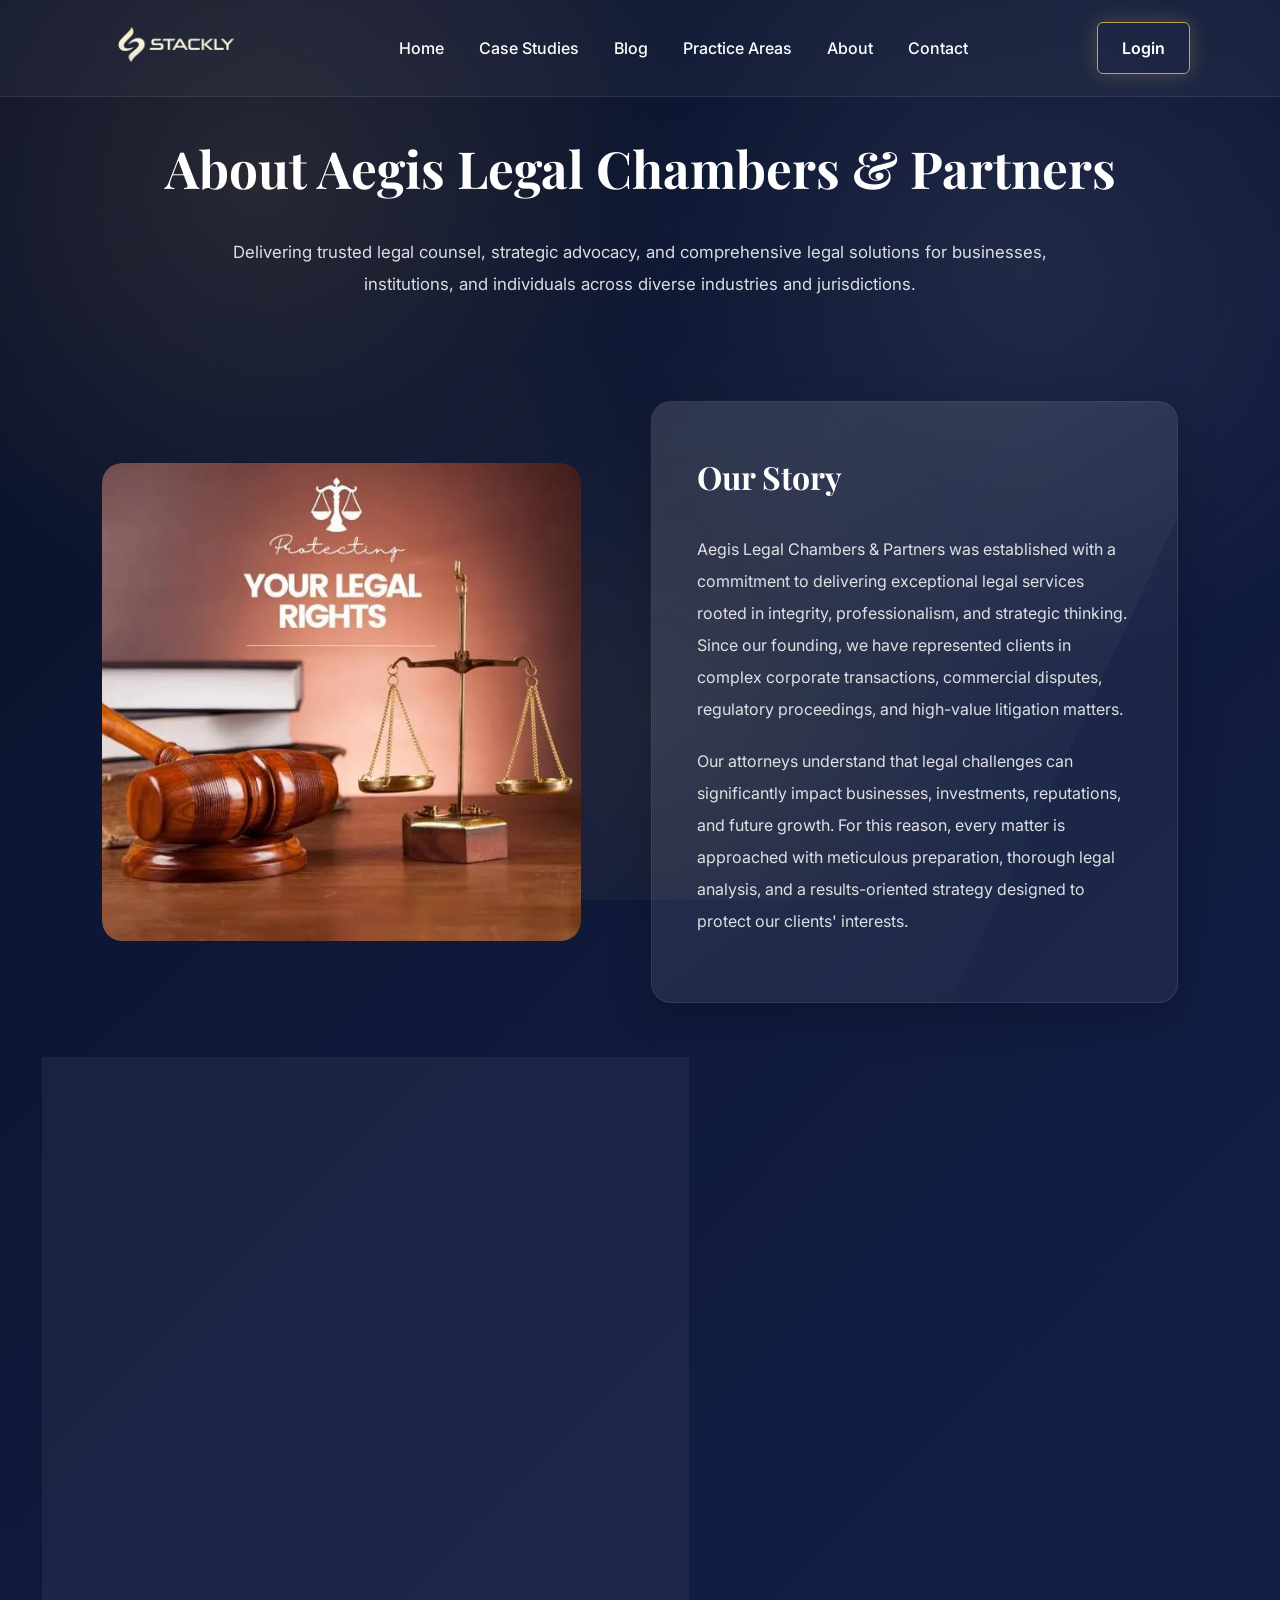
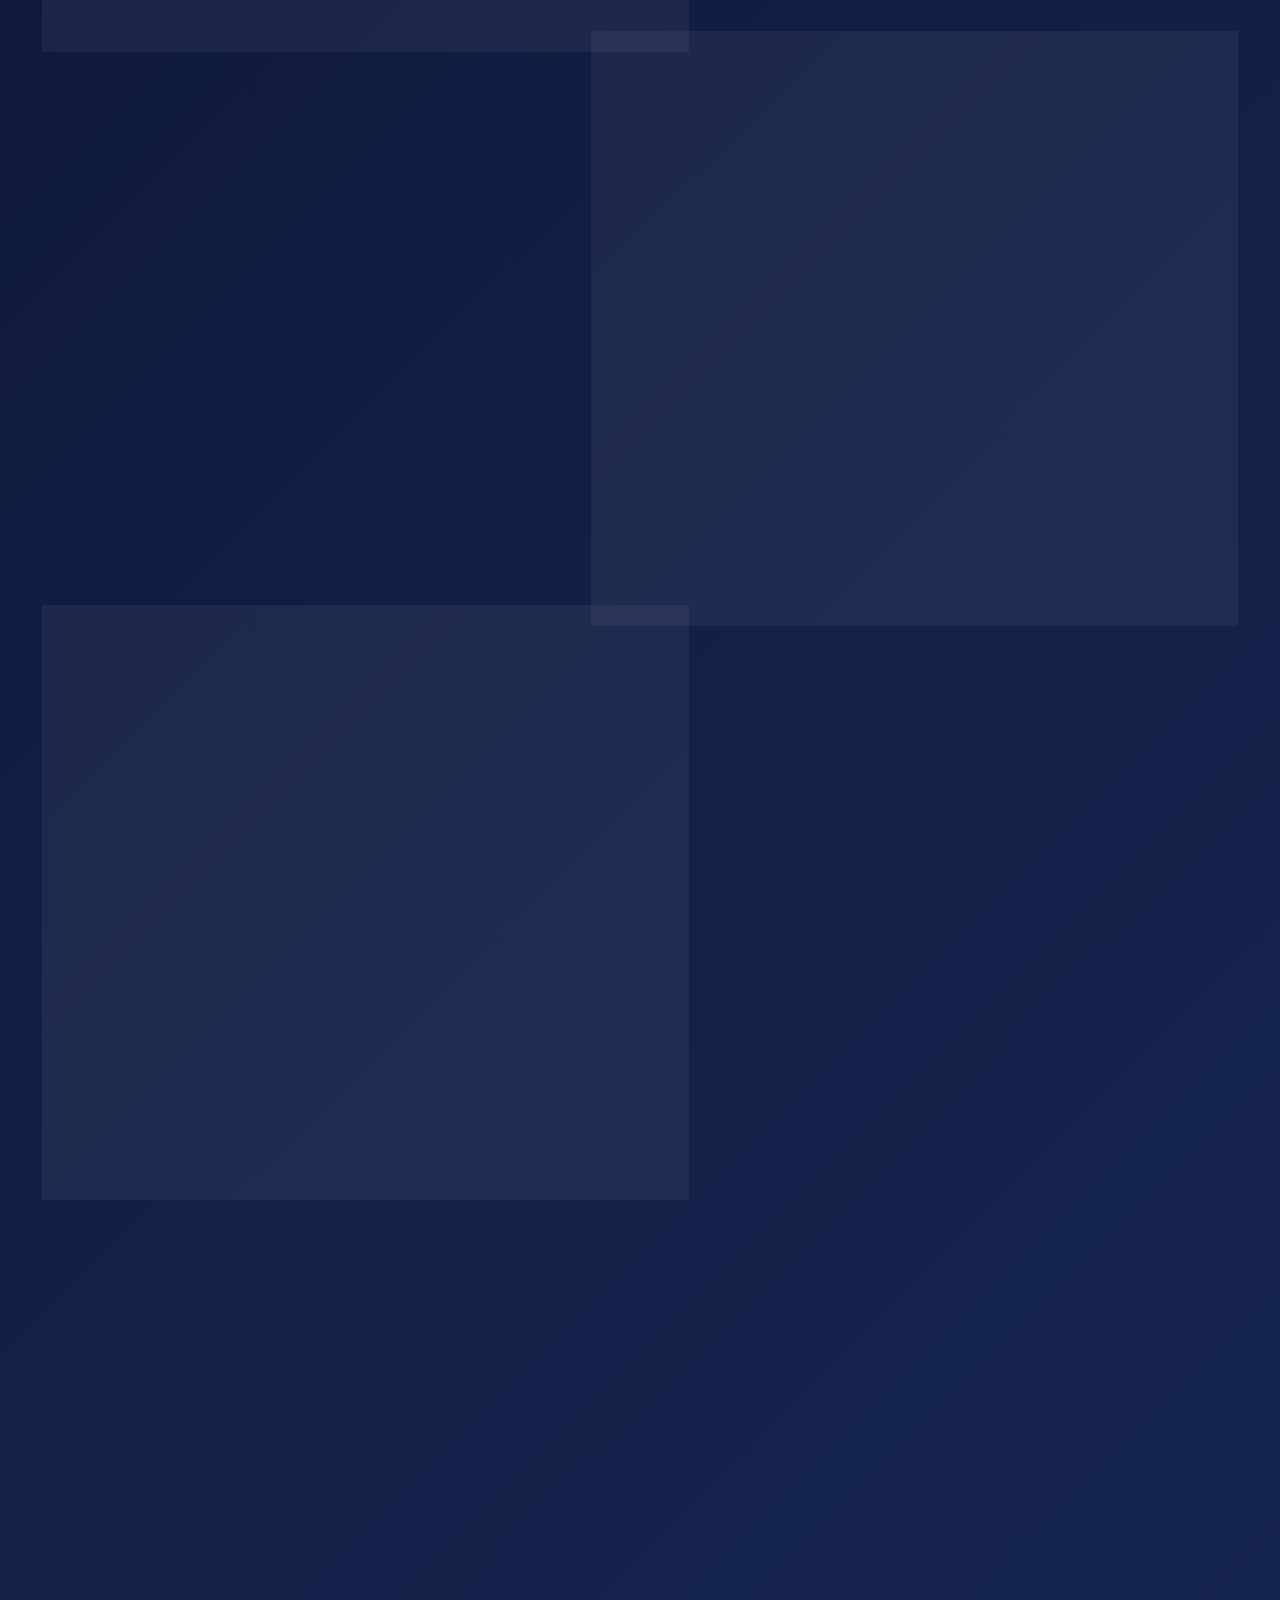
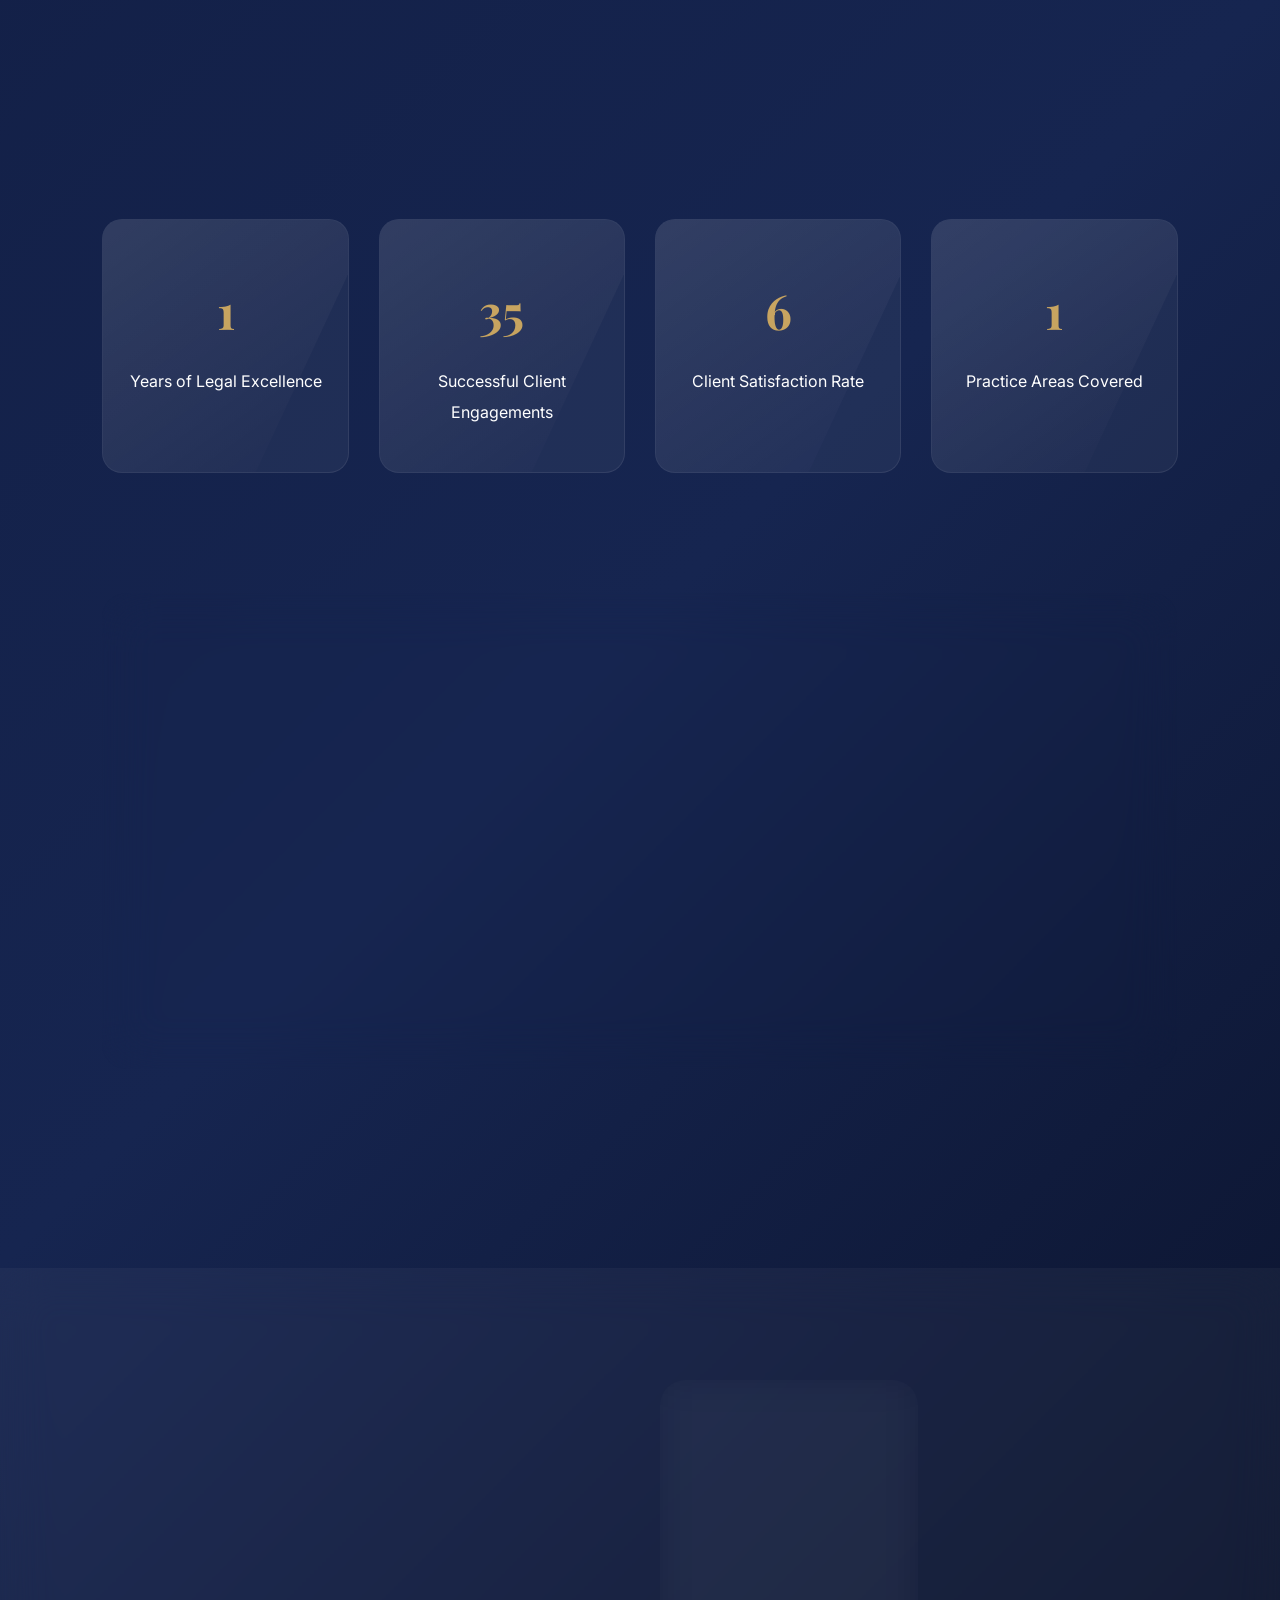
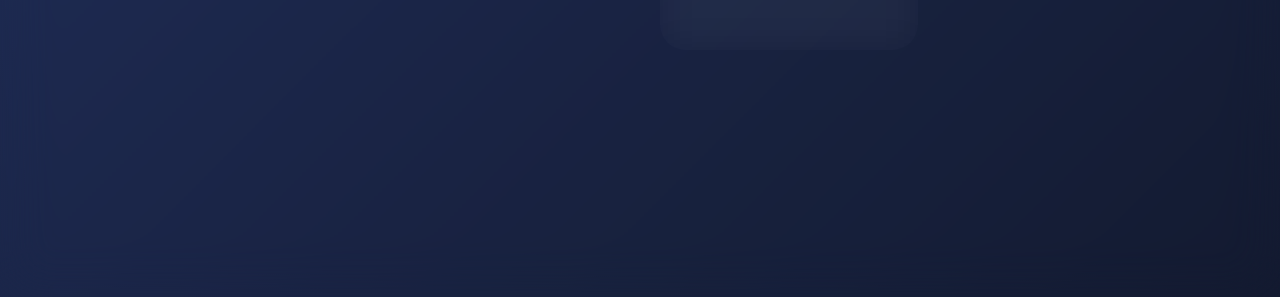
==== commit b0d8b1e7: "add" ====
--- a/about.html
+++ b/about.html
@@ -34,10 +34,10 @@
     <nav class="nav-links" id="navLinks">
         <a href="index.html">Home</a>
         <a href="casestudies.html">Case Studies</a>
-        <a href="#Blog">Blog</a>
+        <a href="blog.html">Blog</a>
         <a href="pratice.html">Practice Areas</a>
         <a href="about.html">About</a>
-        <a href="#contact">Contact</a>
+        <a href="contact.html">Contact</a>
     </nav>
            <a href="#" class="login-btn" onclick="openAuth()">Login</a>
     <div class="hamburger" id="hamburger">
@@ -330,9 +330,9 @@
 
                     <li><a href="blog.html">Blog</a></li>
 
-                     <li><a href="about.html">About</a></li>
-
-                    <li><a href="pratice.html">Pratice Areas</a></li>
+                     <li><a href="pratice.html">Pratice Areas</a></li>
+
+                    <li><a href="about.html">About</a></li>
 
                     <li><a href="contact.html">Contact</a></li>
 
--- a/style.css
+++ b/style.css
@@ -351,7 +351,8 @@
 .form-grid{
     display:grid;
     grid-template-columns:repeat(2,1fr);
-    gap:25px;
+    column-gap: 40px;
+    row-gap: 35px;
 }
 
 .form-group{
@@ -360,7 +361,7 @@
 }
 
 .form-group label{
-    margin-bottom:10px;
+    margin-bottom:25px;
     color:var(--navy);
     font-weight:600;
 }
@@ -368,14 +369,14 @@
 .form-group input,
 .form-group select,
 .form-group textarea{
-    padding:18px;
+    padding:25px;
     border:1px solid #ddd;
     border-radius:8px;
     font-size:1rem;
 }
 
 .full-width{
-    margin-top:30px;
+    margin-top:45px;
 }
 
 .submit-btn{
@@ -586,12 +587,12 @@
 /* ==========================
 NAVBAR LOGO
 ========================== */
-
 .logo img{
-    height: 90px;
+    height:120px;
     width:auto;
-    display:block;
-   
+
+    margin-top:-20px;
+    margin-bottom:-20px;
 }
 
 /* ==========================
@@ -3087,4 +3088,213 @@
 .footer-bottom{
     margin-top:40px;
     padding-top:20px;
+}
+
+
+/* =========================
+   WEBSITE LOADER
+========================= */
+
+#loader{
+    position:fixed;
+    top:0;
+    left:0;
+    width:100%;
+    height:100vh;
+
+    display:flex;
+    justify-content:center;
+    align-items:center;
+
+    background:#0A1128;
+    z-index:999999;
+}
+
+.loader-content{
+    text-align:center;
+}
+
+.loader-content img{
+    width:320px; /* BIG SIZE */
+    height:auto;
+    display:block;
+    margin:auto;
+
+    animation:loaderLogo 2s ease-in-out infinite;
+}
+
+.loader-content h2{
+    margin-top:20px;
+    color:#C5A059;
+    font-size:2.2rem;
+    letter-spacing:2px;
+}
+
+.loading-bar{
+    width:320px;
+    height:8px;
+    margin-top:25px;
+
+    background:rgba(255,255,255,.15);
+    border-radius:50px;
+    overflow:hidden;
+}
+
+.loading-bar span{
+    display:block;
+    height:100%;
+    width:0%;
+
+    background:linear-gradient(
+    90deg,
+    #C5A059,
+    #f5d38f);
+
+    animation:loadingBar 3s linear forwards;
+}
+
+@keyframes loadingBar{
+    from{
+        width:0%;
+    }
+    to{
+        width:100%;
+    }
+}
+
+@keyframes loaderLogo{
+
+    0%{
+        transform:scale(.8) rotateY(0deg);
+        opacity:.5;
+    }
+
+    50%{
+        transform:scale(1.1) rotateY(180deg);
+        opacity:1;
+    }
+
+    100%{
+        transform:scale(.8) rotateY(360deg);
+        opacity:.5;
+    }
+}
+
+.loader-hide{
+    opacity:0;
+    visibility:hidden;
+    transition:1s;
+}/* =========================
+   WEBSITE LOADER
+========================= */
+
+#loader{
+    position:fixed;
+    top:0;
+    left:0;
+    width:100%;
+    height:100vh;
+
+    display:flex;
+    justify-content:center;
+    align-items:center;
+
+    background:#0A1128;
+    z-index:999999;
+}
+
+.loader-content{
+    text-align:center;
+}
+
+.loader-content img{
+    width:320px; /* BIG SIZE */
+    height:auto;
+    display:block;
+    margin:auto;
+
+    animation:loaderLogo 2s ease-in-out infinite;
+}
+
+.loader-content h2{
+    margin-top:20px;
+    color:#C5A059;
+    font-size:2.2rem;
+    letter-spacing:2px;
+}
+
+.loading-bar{
+    width:320px;
+    height:8px;
+    margin-top:25px;
+
+    background:rgba(255,255,255,.15);
+    border-radius:50px;
+    overflow:hidden;
+}
+
+.loading-bar span{
+    display:block;
+    height:100%;
+    width:0%;
+
+    background:linear-gradient(
+    90deg,
+    #C5A059,
+    #f5d38f);
+
+    animation:loadingBar 3s linear forwards;
+}
+
+@keyframes loadingBar{
+    from{
+        width:0%;
+    }
+    to{
+        width:100%;
+    }
+}
+
+@keyframes loaderLogo{
+
+    0%{
+        transform:scale(.8) rotateY(0deg);
+        opacity:.5;
+    }
+
+    50%{
+        transform:scale(1.1) rotateY(180deg);
+        opacity:1;
+    }
+
+    100%{
+        transform:scale(.8) rotateY(360deg);
+        opacity:.5;
+    }
+}
+
+.loader-hide{
+    opacity:0;
+    visibility:hidden;
+    transition:1s;
+}
+
+
+.legal-form .form-grid{
+    display:grid;
+    grid-template-columns:repeat(2,1fr);
+    gap:50px;
+}
+
+.legal-form .form-group{
+    margin-bottom:20px;
+}
+
+.legal-form .full-width{
+    margin-top:50px;
+}
+
+.legal-form input,
+.legal-form select{
+    height:65px;
 }
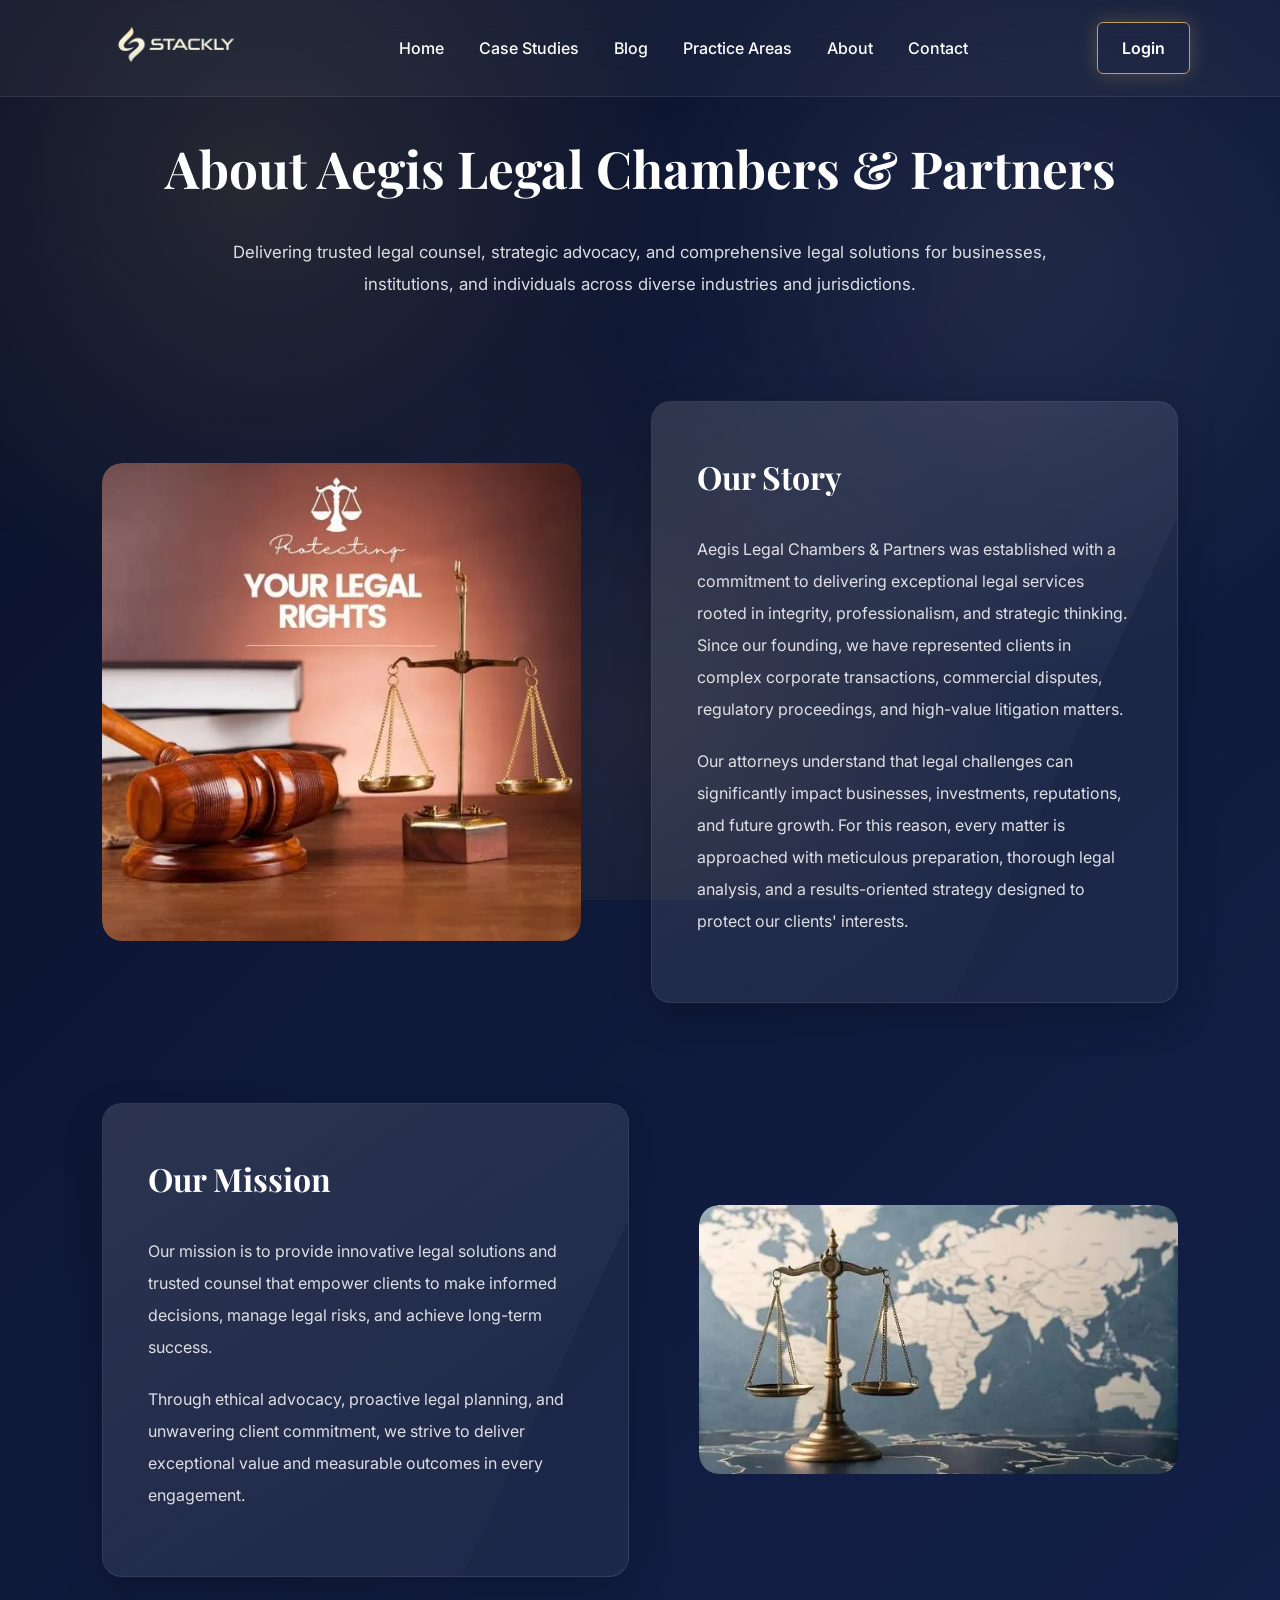
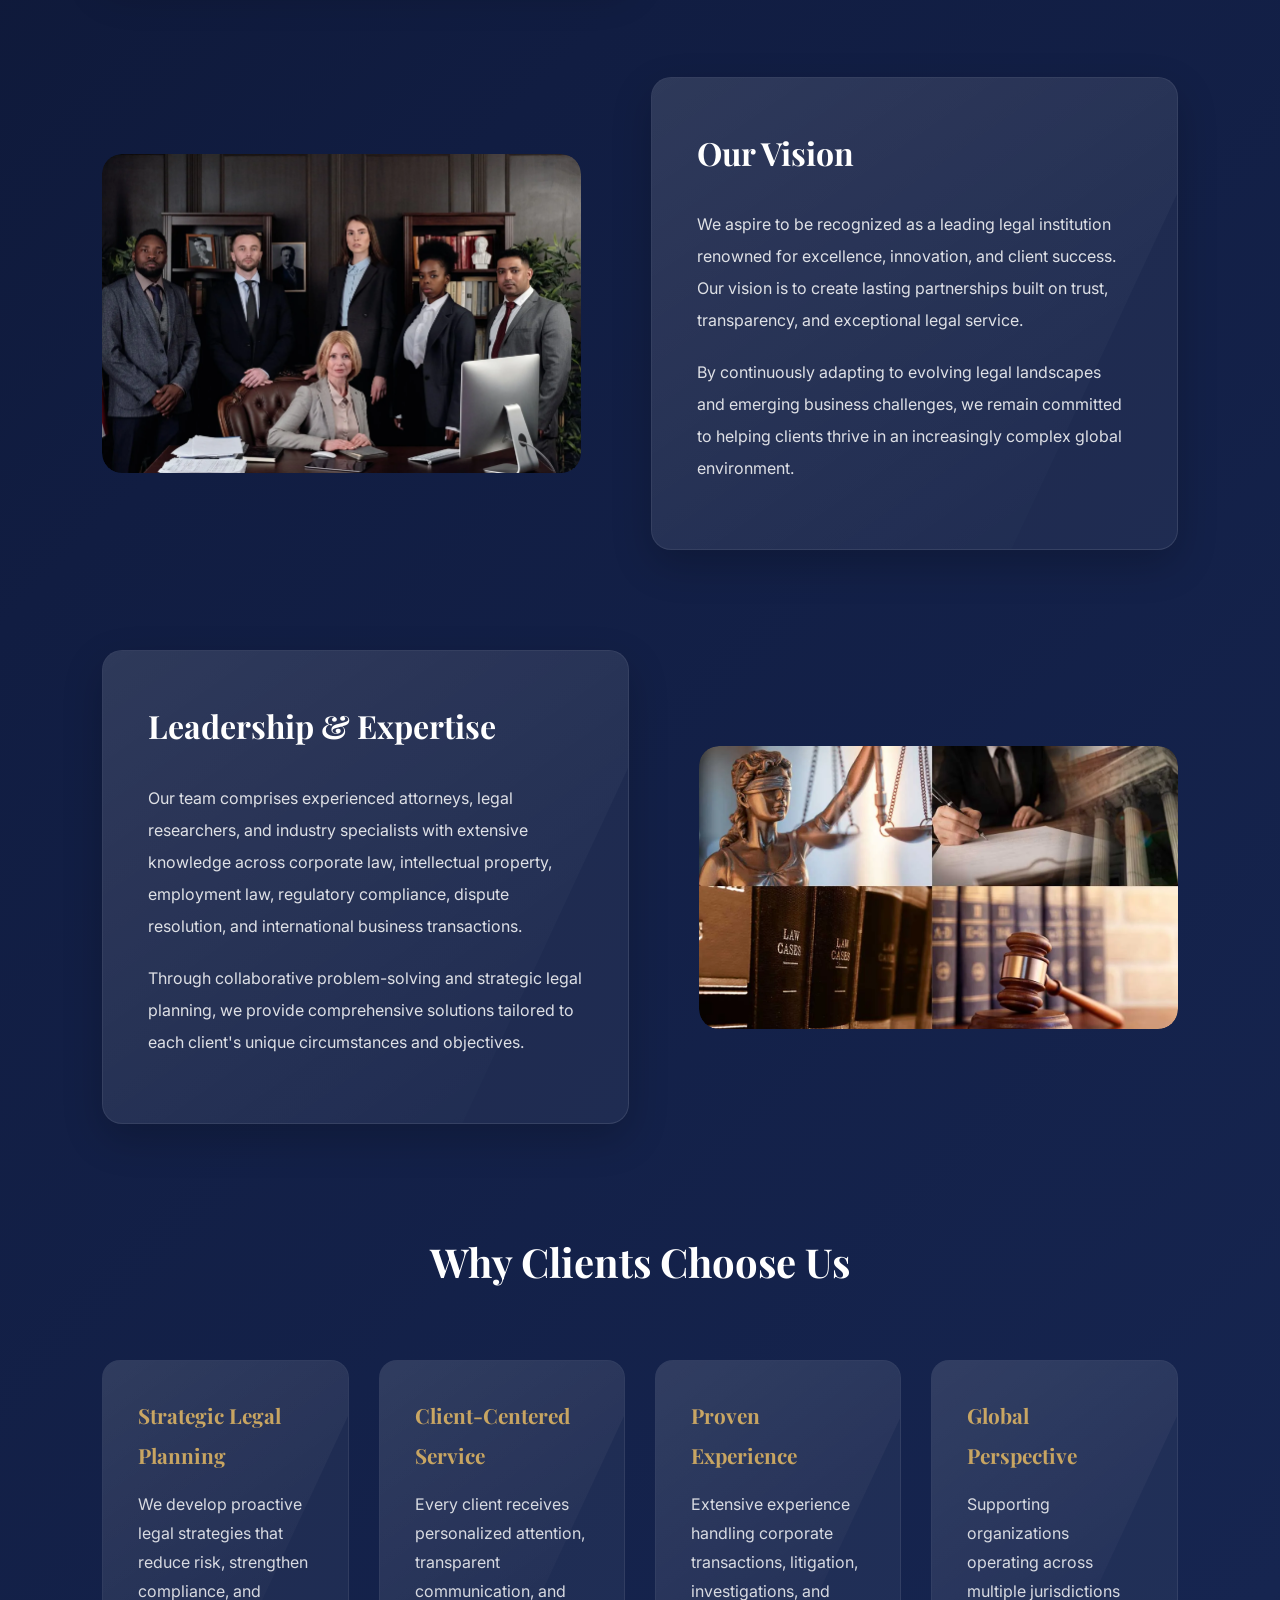
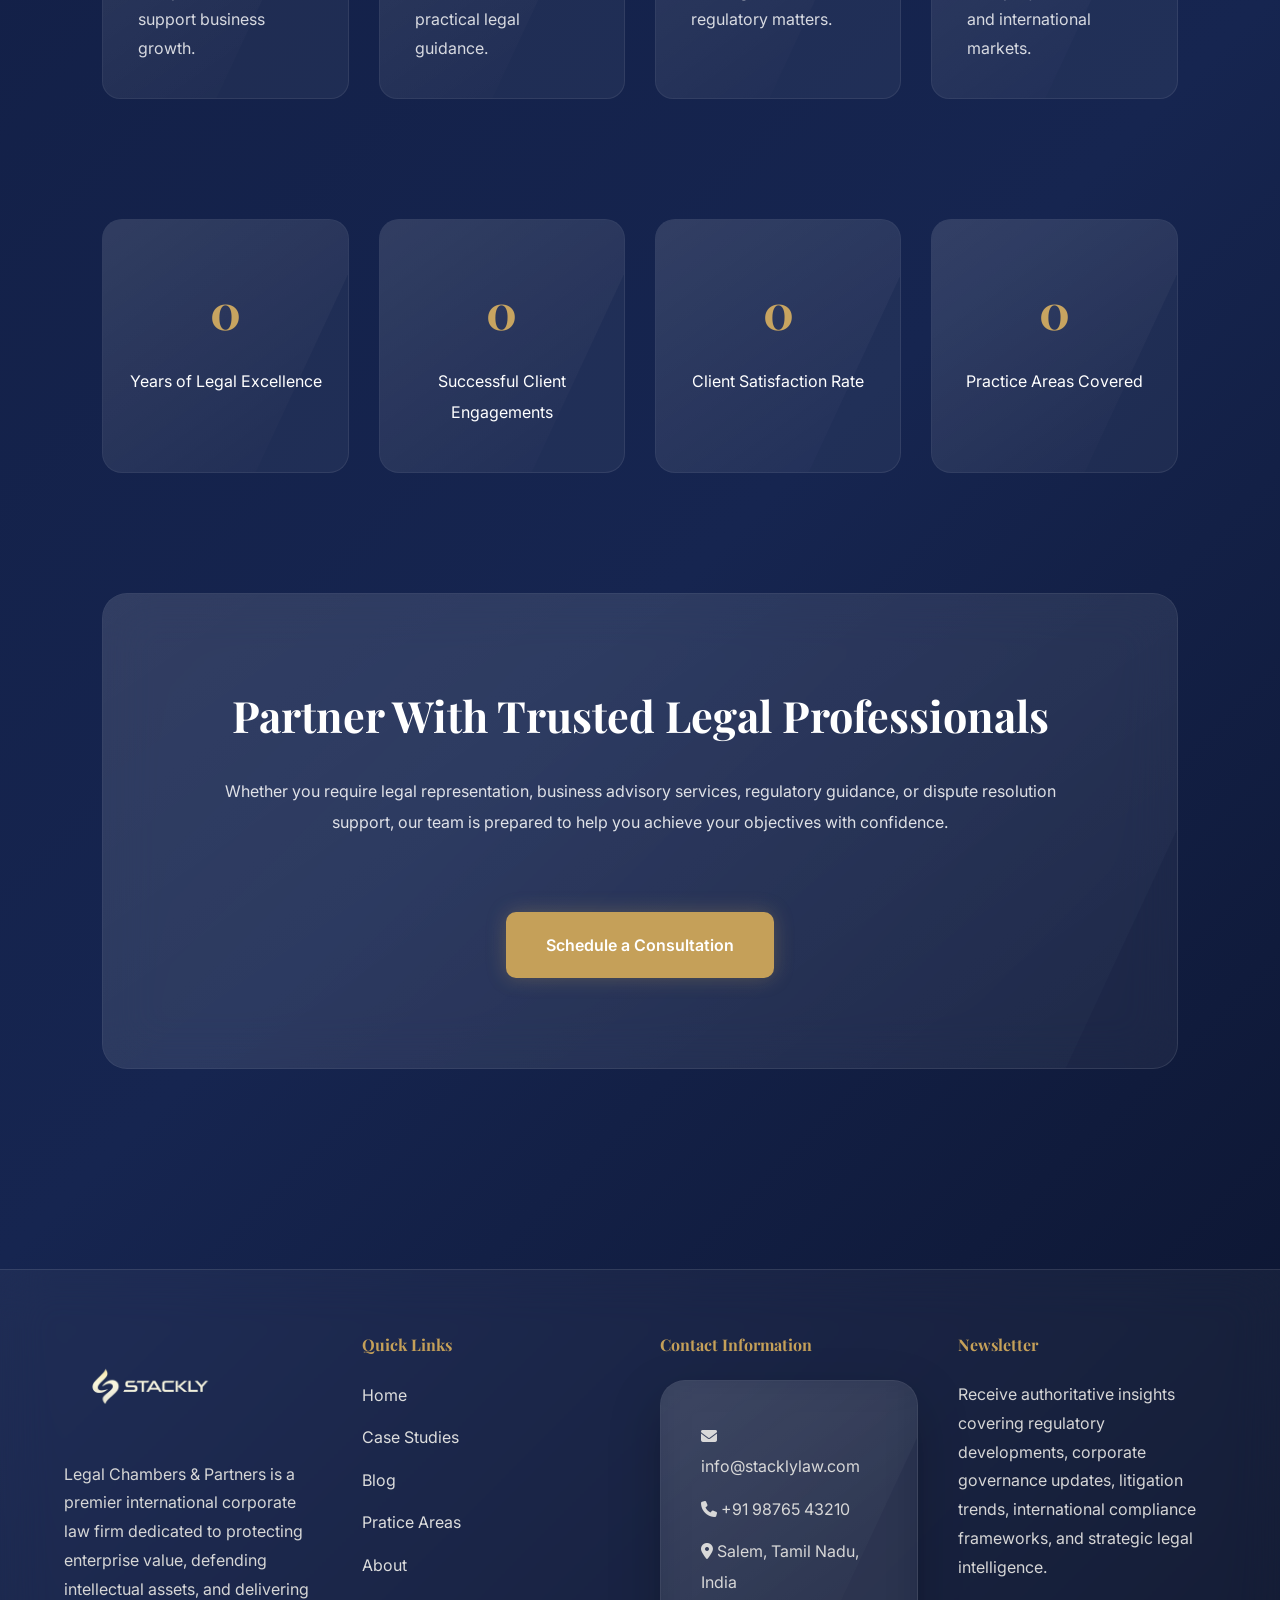
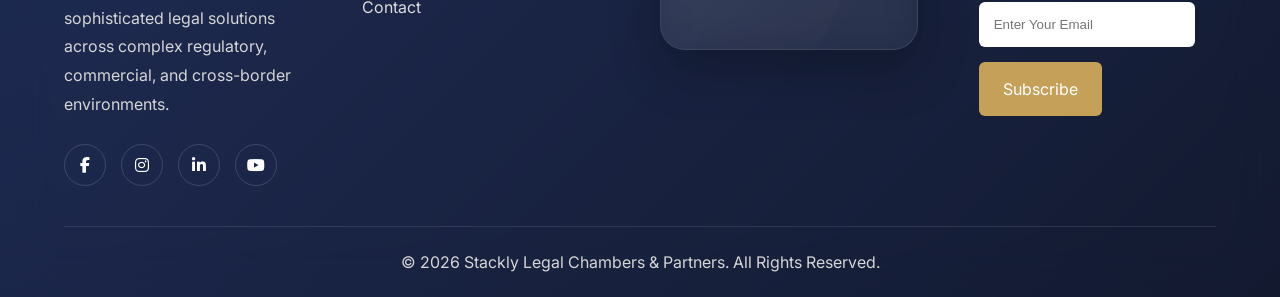
==== commit f244fcb7: "add" ====
--- a/about.html
+++ b/about.html
@@ -4,7 +4,7 @@
 <meta charset="UTF-8">
 <meta name="viewport" content="width=device-width, initial-scale=1.0">
 
-<title>Aegis Legal Chambers & Partners | Global Corporate Law Firm</title>
+<title>Stackly Law Service</title>
 
 <link rel="preconnect" href="https://fonts.googleapis.com">
 <link rel="preconnect" href="https://fonts.gstatic.com" crossorigin>
